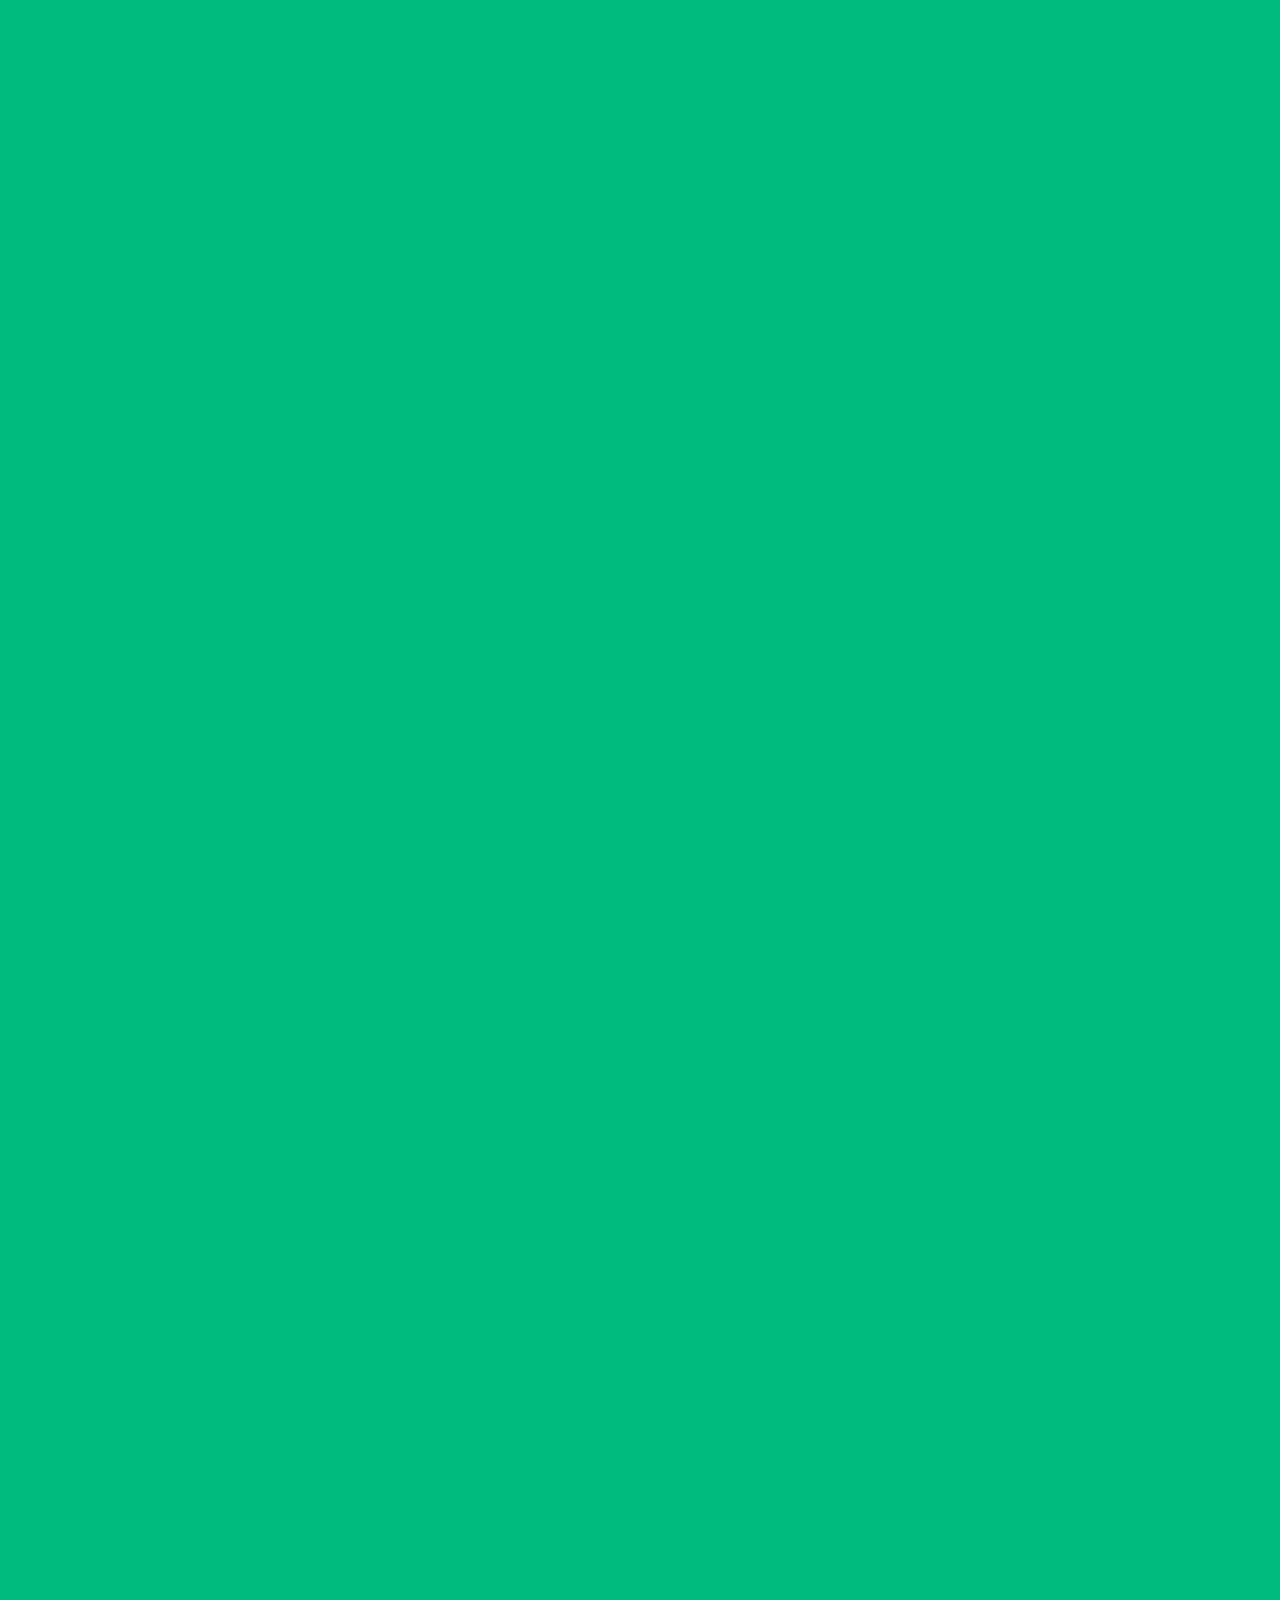
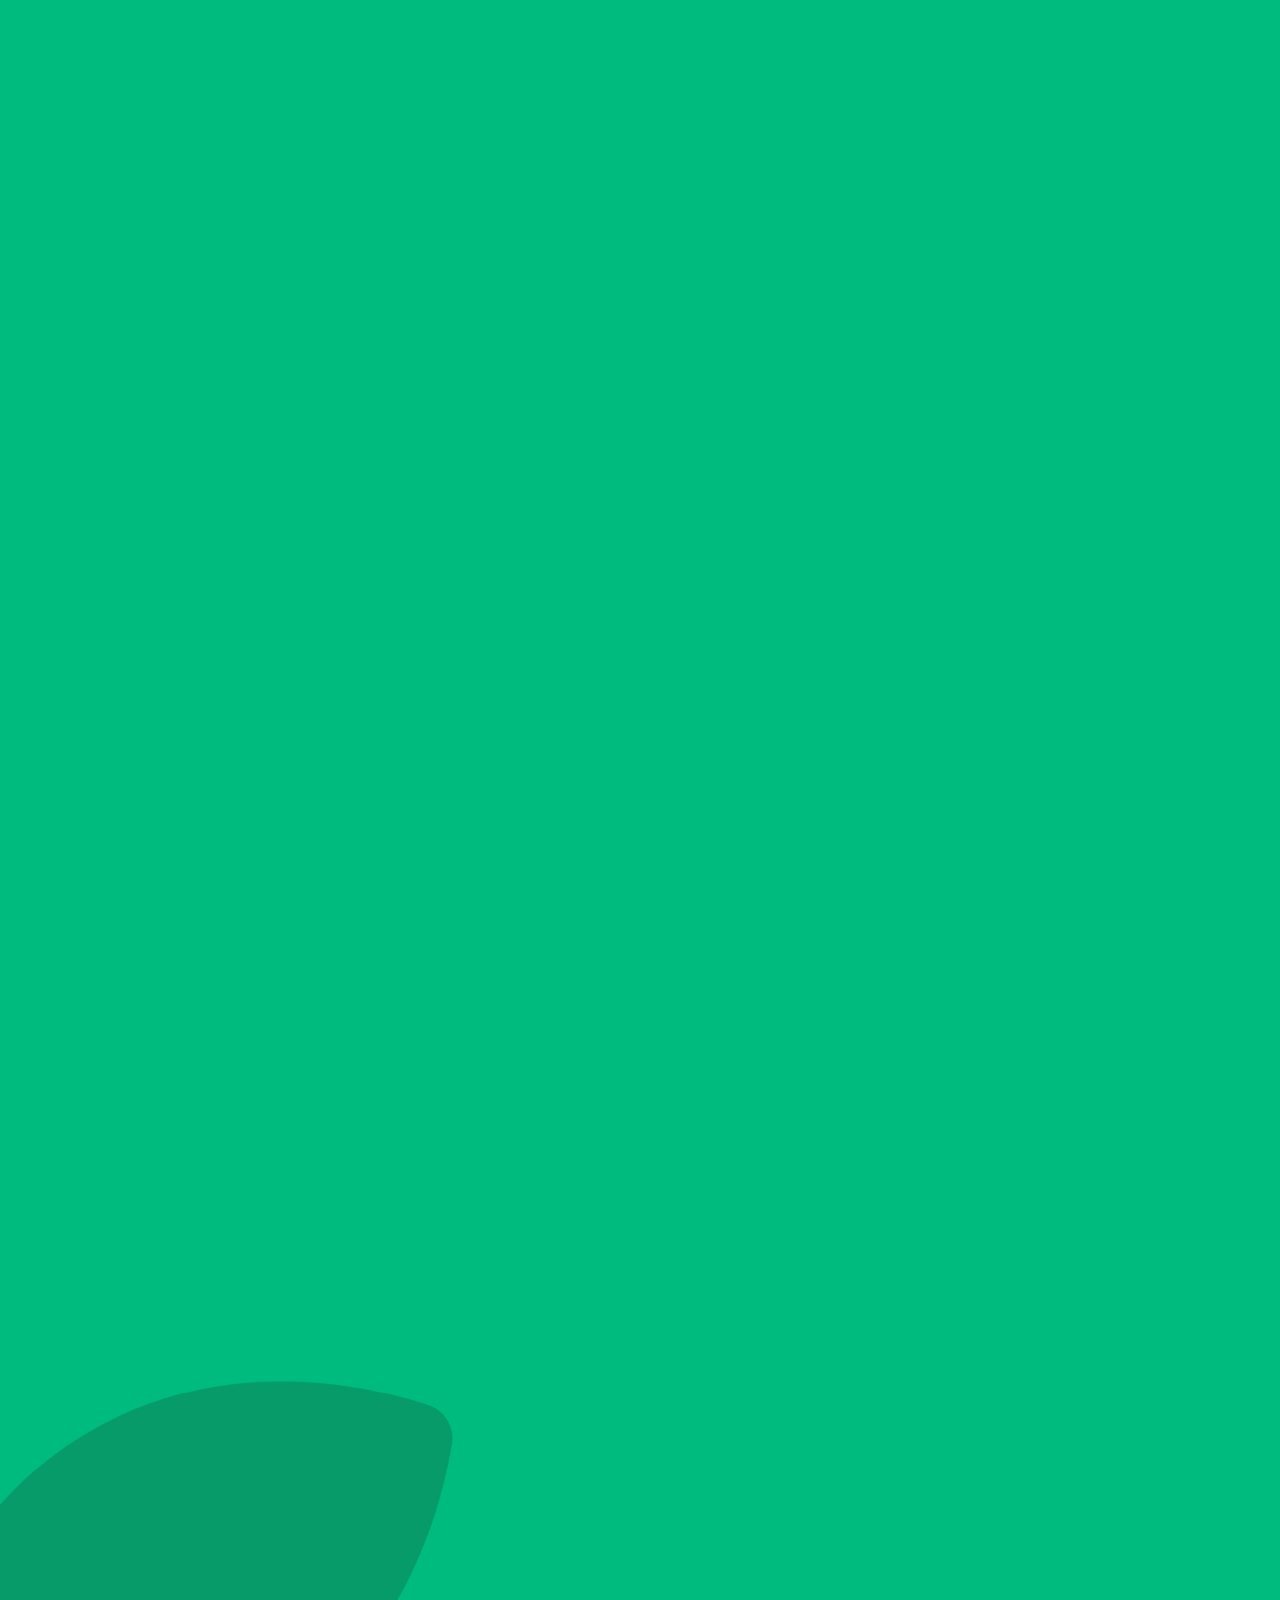
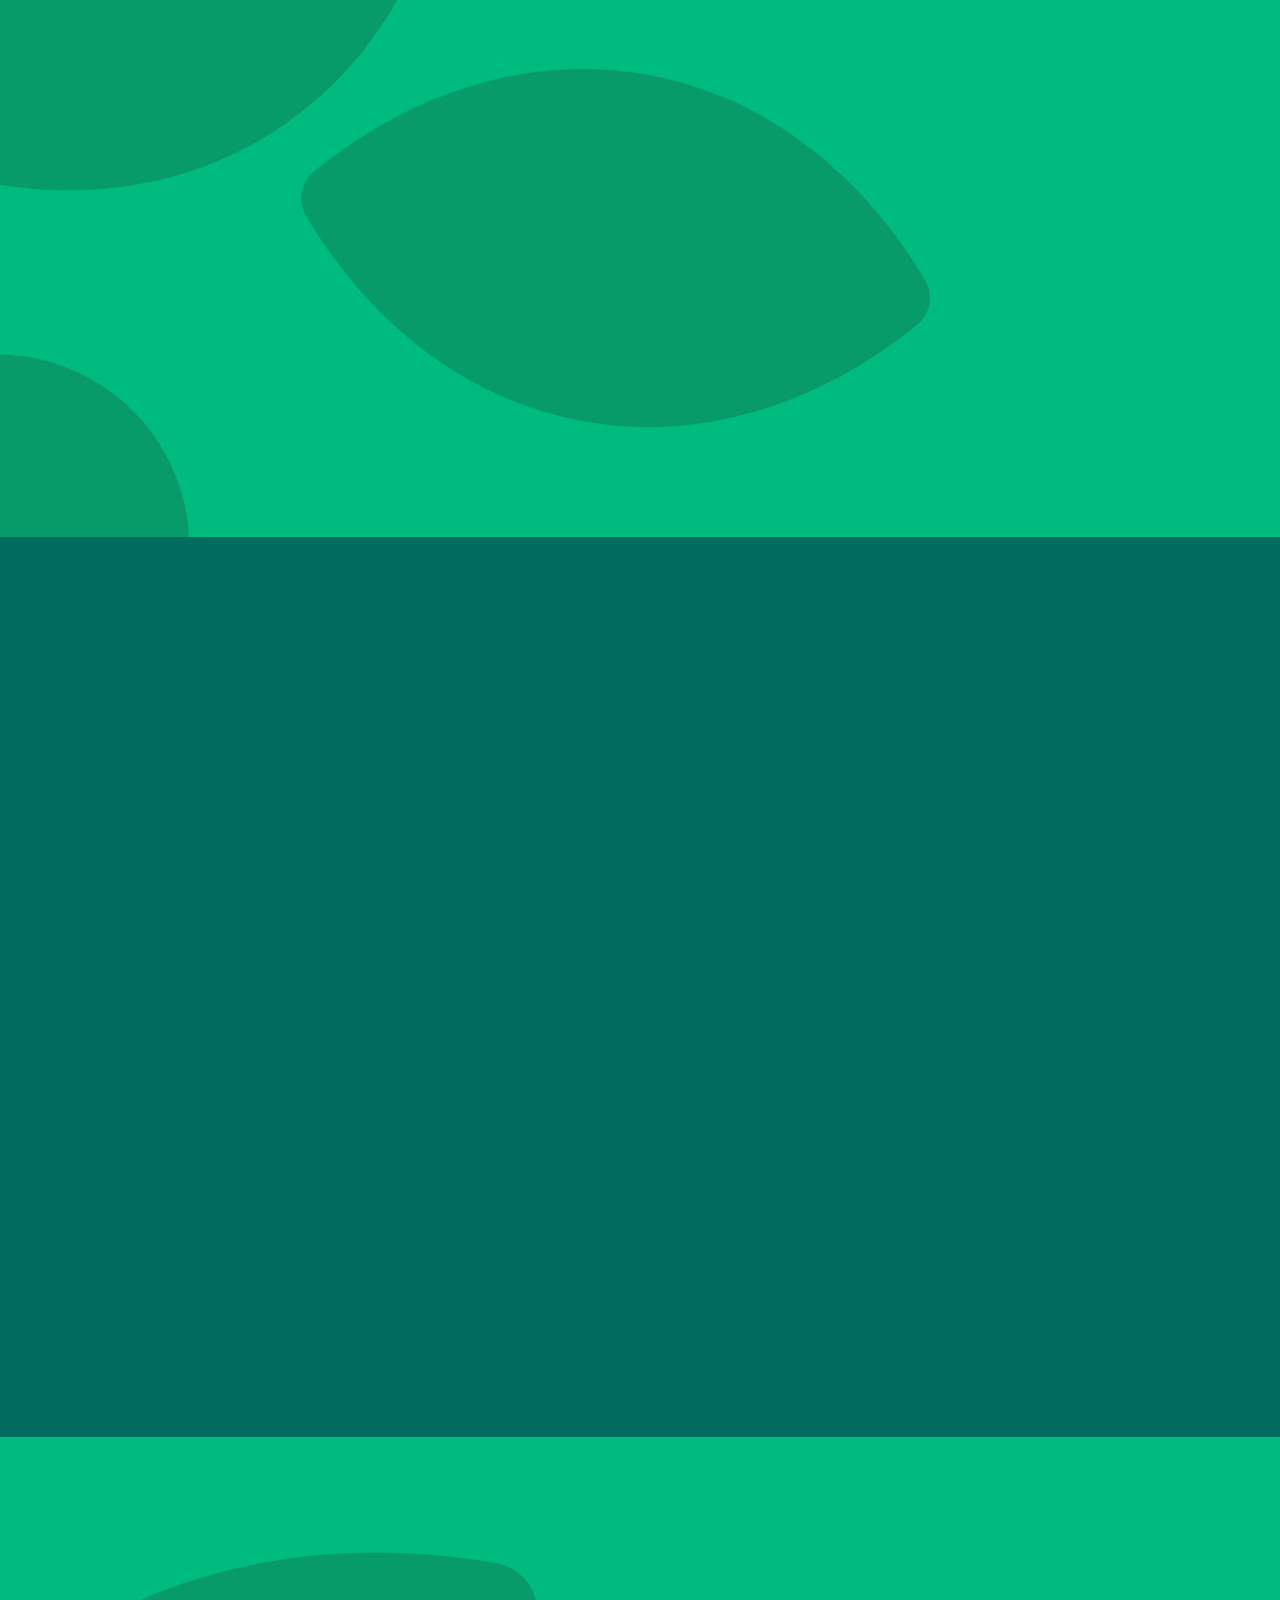
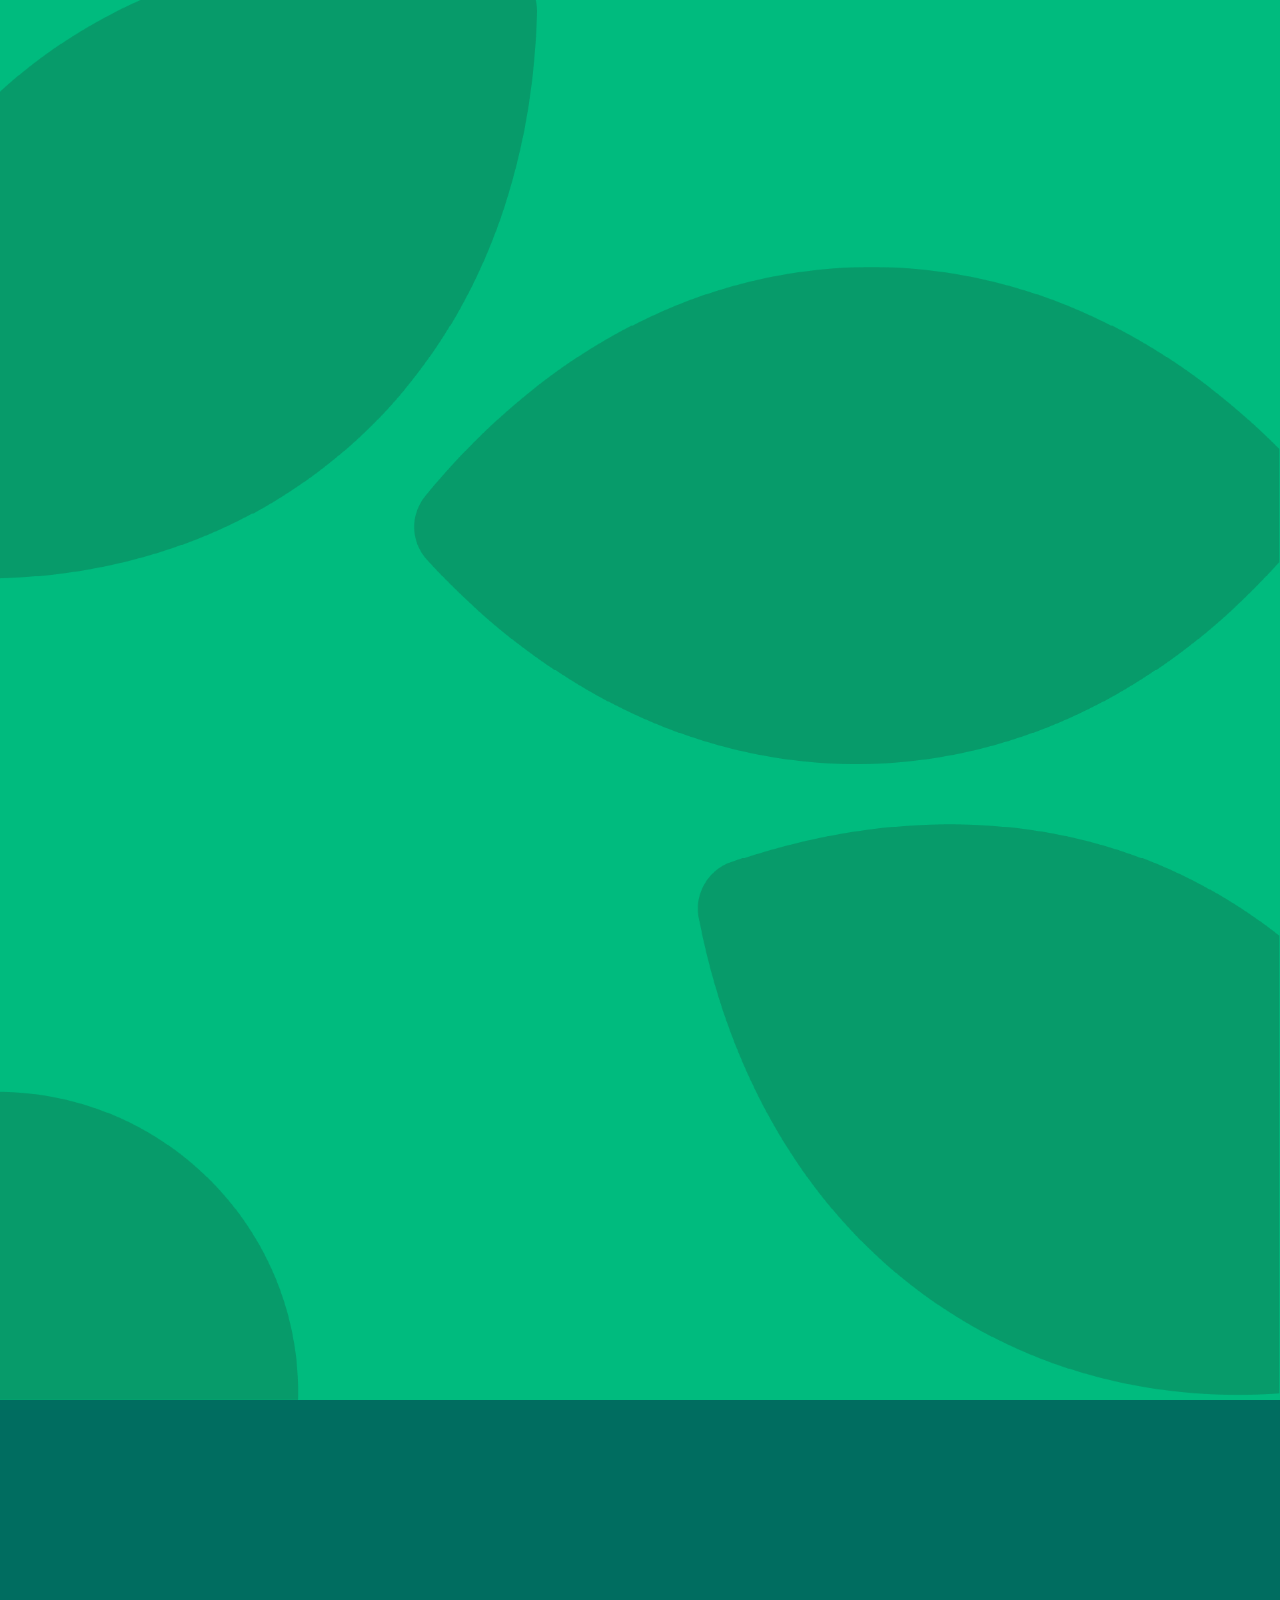
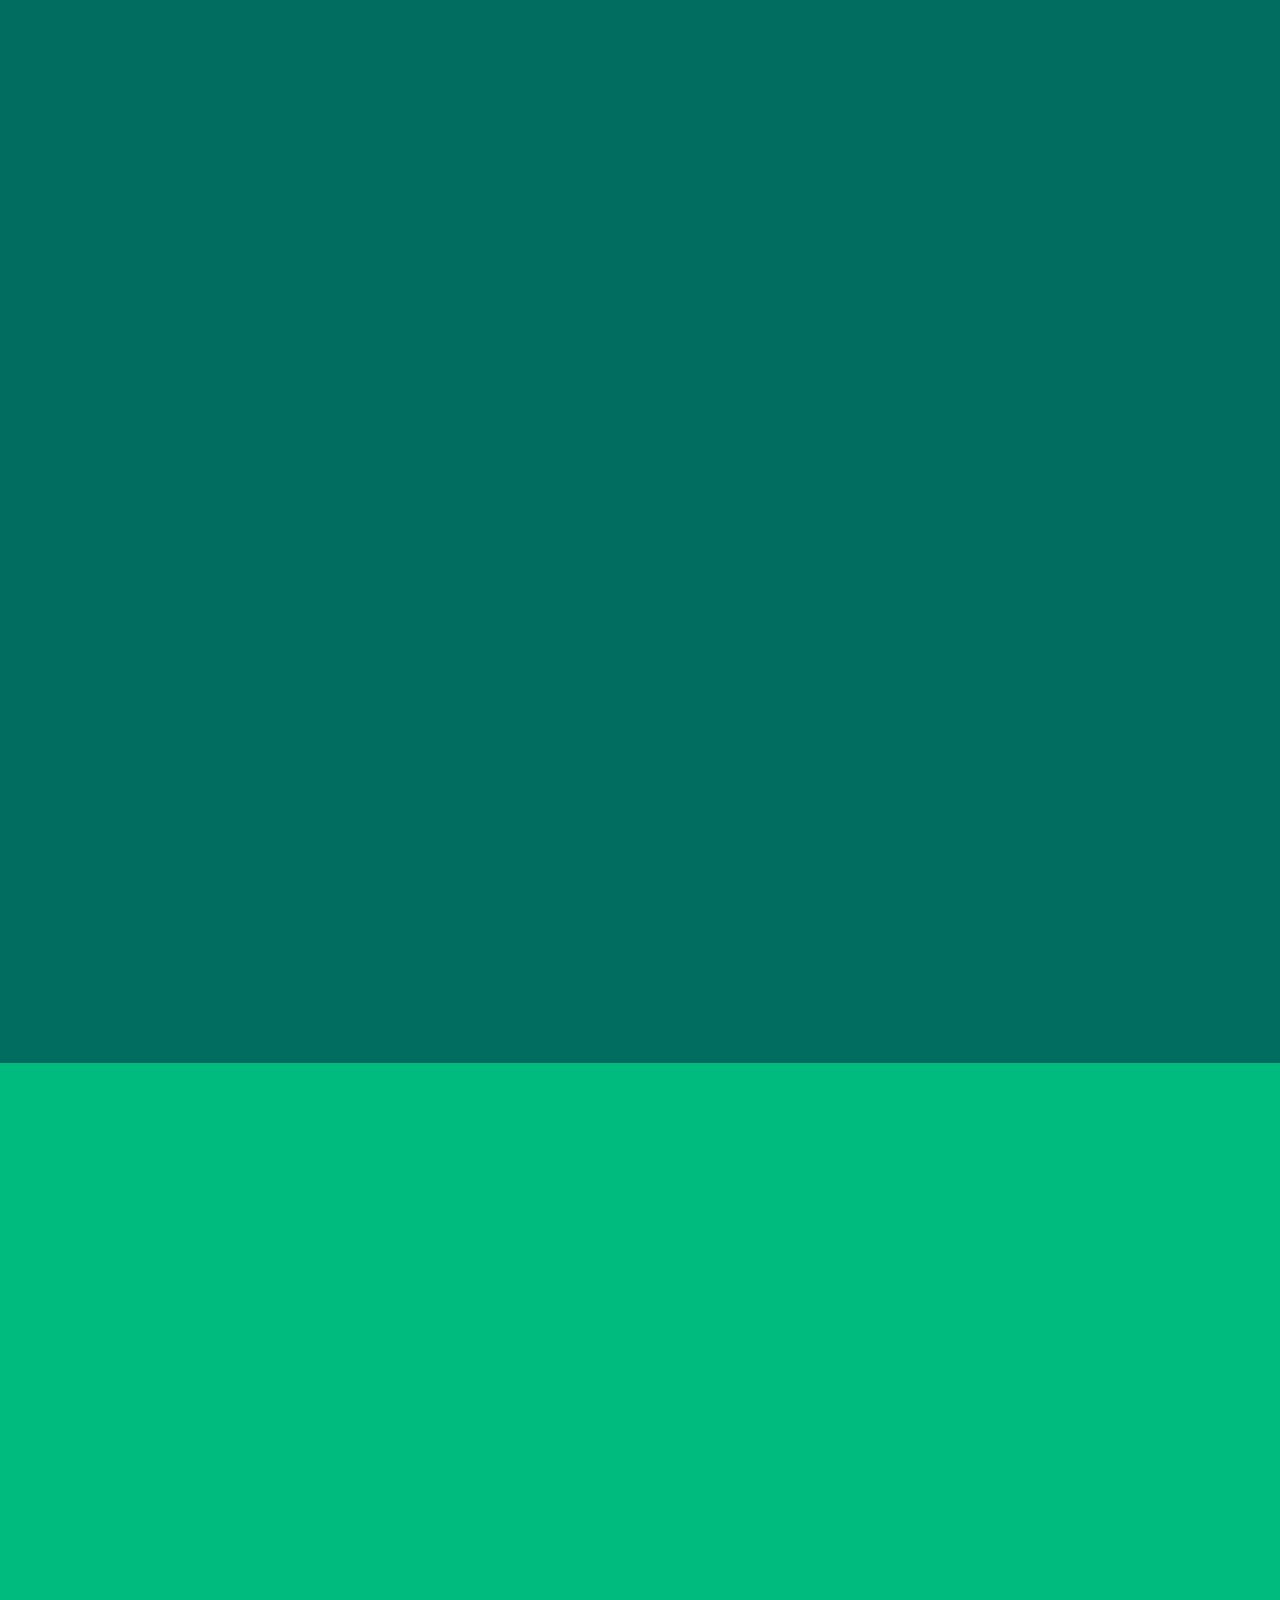
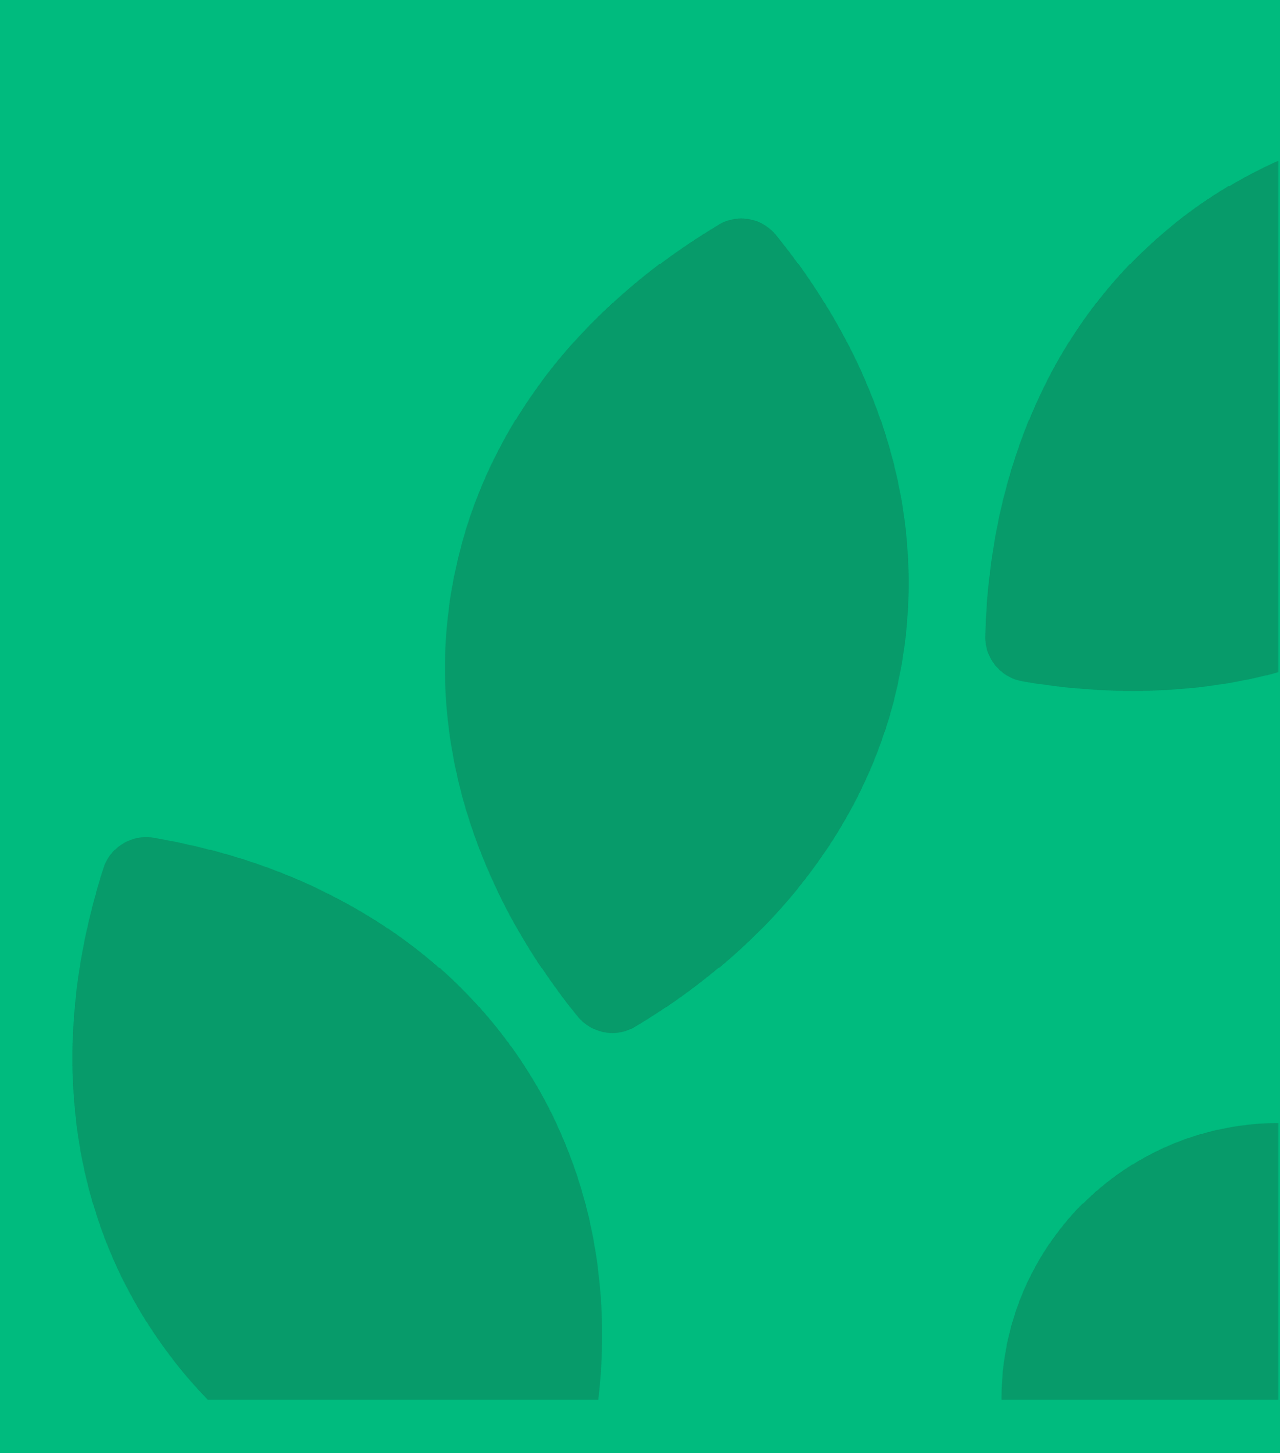
==== landing-video.html @ 58d66478 "feat: Reorganização dos layouts - landing.html como principal e landing-video.html como alternativa " ====
<!doctype html>
<html lang="pt-br">

<head>
    <meta charset="utf-8">
    <meta name="viewport" content="width=device-width, initial-scale=1">

    <!-- Performance: DNS Prefetch e Preconnect para CDNs -->
    <link rel="preconnect" href="https://cdn.jsdelivr.net" crossorigin>
    <link rel="preconnect" href="https://ajax.googleapis.com" crossorigin>
    <link rel="dns-prefetch" href="https://cdn.jsdelivr.net">
    <link rel="dns-prefetch" href="https://ajax.googleapis.com">

    <!-- Performance: Preload de Fontes Críticas -->
    <link rel="preload" as="font" type="font/woff2" href="assets/fontes/RaptorTextPremium-SemiBold.woff2" crossorigin>
    <link rel="preload" as="font" type="font/woff2" href="assets/fontes/RaptorTextPremium-Regular.woff2" crossorigin>
    <link rel="preload" as="font" type="font/woff2" href="assets/fontes/RaptorTextPremium-Medium.woff2" crossorigin>

    <!-- Performance: Preload de Vídeo (baseado no dispositivo) -->
    <link rel="preload" as="video" href="assets/video/desk-720.mp4" media="(min-width: 992px)">
    <link rel="preload" as="video" href="assets/video/mobile-720.mp4" media="(max-width: 991px)">

    <link href="https://cdn.jsdelivr.net/npm/bootstrap@5.3.0-alpha1/dist/css/bootstrap.min.css" rel="stylesheet"
        integrity="sha384-GLhlTQ8iRABdZLl6O3oVMWSktQOp6b7In1Zl3/Jr59b6EGGoI1aFkw7cmDA6j6gD" crossorigin="anonymous">
    <!-- AOS - Animate On Scroll -->
    <link href="https://unpkg.com/aos@2.3.1/dist/aos.css" rel="stylesheet">
    <link type="text/css" rel="stylesheet" href="assets/css/custom.css">
    <link type="text/css" rel="stylesheet" href="assets/css/responsive.css">

    <!-- CSS para Video Background -->
    <style>
        /* Garante altura 100vh para o banner com fallback de imagem */
        #inicio {
            height: 100vh !important;
            min-height: 100vh !important;
            max-height: 100vh !important;
            position: relative;
            display: flex;
            flex-direction: column;
            /* Imagem de fallback desktop - igual ao landing.html */
            background-image: url('assets/images/2x/img-banner.jpg');
            background-size: cover;
            background-position: center top;
            background-repeat: no-repeat;
        }

        /* Video Background - Desktop e Mobile */
        #inicio .video-background {
            position: absolute;
            top: 0;
            left: 0;
            width: 100%;
            height: 100%;
            object-fit: cover;
            object-position: center top;
            z-index: 0;
            pointer-events: none;
            opacity: 0;
            transition: opacity 0.3s ease;
        }

        /* Quando o vídeo carrega, mostra o vídeo sobre a imagem */
        #inicio.video-loaded .video-background {
            opacity: 1;
        }

        /* Garante que o conteúdo fique sobre o vídeo */
        #inicio .navbar {
            position: relative;
            z-index: 100;
            flex-shrink: 0;
        }

        /* Ajusta o banner-content para não ultrapassar 100vh */
        #inicio .banner-content {
            position: absolute !important;
            bottom: 0 !important;
            left: 0 !important;
            right: 0 !important;
            z-index: 2 !important;
            min-height: auto !important;
            height: auto !important;
            padding-bottom: 12rem !important;
            display: flex !important;
            align-items: flex-end !important;
        }

        /* Mantém o pseudo-elemento com o grafismo sobre o vídeo */
        #inicio::before {
            z-index: 1;
        }

        /* Ajustes específicos para mobile */
        @media (max-width: 991px) {
            #inicio {
                height: 100vh !important;
                min-height: 100vh !important;
                max-height: 100vh !important;
                /* Imagem de fallback mobile - igual ao landing.html */
                background-image: url('assets/images/2x/bg-banner-mobile.jpg');
                background-size: cover;
                background-position: center top;
            }
            
            #inicio .video-background {
                object-position: center center;
            }

            #inicio .banner-content {
                padding-bottom: 8rem !important;
            }

            /* Posiciona o navbar-toggler corretamente no mobile */
            #inicio .navbar-toggler {
                position: absolute;
                top: 22.9rem;
                right: 5rem;
            }

            /* Quando o menu está aberto, esconde o banner-content */
            body:has(.navbar-toggler[aria-expanded="true"]) #inicio .banner-content {
                display: none !important;
            }
        }
    </style>

    <!-- SEO Meta Tags -->
    <title>Região do Cerrado Mineiro - Um Futuro Regenerativo Para o Café</title>
    <meta name="title" content="Região do Cerrado Mineiro - Um Futuro Regenerativo Para o Café" />
    <meta name="description"
        content="Ressignificar o Produzir, o Inovar e o Viver, Liderando um Futuro Regenerativo. A Região do Cerrado Mineiro é a primeira origem de café do mundo a adotar a regeneração como visão de desenvolvimento." />
    <meta name="keywords"
        content="Cerrado Mineiro, café, agricultura regenerativa, denominação de origem, café brasileiro, sustentabilidade, inovação" />
    <meta name="author" content="Região do Cerrado Mineiro" />
    <meta name="copyright" content="© 2026 Região do Cerrado Mineiro - Todos direitos reservados." />

    <!-- Open Graph / Facebook -->
    <meta property="og:type" content="website" />
    <meta property="og:url" content="https://regiaocerradomineiro.com.br/" />
    <meta property="og:title" content="Região do Cerrado Mineiro - Um Futuro Regenerativo Para o Café" />
    <meta property="og:description"
        content="Ressignificar o Produzir, o Inovar e o Viver, Liderando um Futuro Regenerativo. A primeira origem de café do mundo a adotar a regeneração como visão de desenvolvimento." />
    <meta property="og:image" content="https://regiaocerradomineiro.com.br/assets/images/2x/og-image.jpg" />
    <meta property="og:image:width" content="1200" />
    <meta property="og:image:height" content="630" />

    <!-- Twitter -->
    <meta name="twitter:card" content="summary_large_image" />
    <meta name="twitter:url" content="https://regiaocerradomineiro.com.br/" />
    <meta name="twitter:title" content="Região do Cerrado Mineiro - Um Futuro Regenerativo Para o Café" />
    <meta name="twitter:description"
        content="Ressignificar o Produzir, o Inovar e o Viver, Liderando um Futuro Regenerativo." />
    <meta name="twitter:image" content="https://regiaocerradomineiro.com.br/assets/images/2x/og-image.jpg" />

    <!-- Favicon -->
    <link rel="icon" type="image/png" href="assets/favicon/favicon-96x96.png" sizes="96x96" />
    <link rel="icon" type="image/svg+xml" href="assets/favicon/favicon.svg" />
    <link rel="shortcut icon" href="assets/favicon/favicon.ico" />
    <link rel="apple-touch-icon" sizes="180x180" href="assets/favicon/apple-touch-icon.png" />
    <meta name="apple-mobile-web-app-title" content="Cerrado Minieiro" />
    <link rel="manifest" href="assets/favicon/site.webmanifest" />

</head>

<body>


    <section id="inicio">
        <!-- Video Background -->
        <video id="videoBanner" class="video-background" autoplay muted loop playsinline poster="assets/images/2x/img-banner.jpg">
            <source src="assets/video/desk-720.mp4" type="video/mp4" media="(min-width: 992px)">
            <source src="assets/video/mobile-720.mp4" type="video/mp4" media="(max-width: 991px)">
            Seu navegador não suporta vídeos HTML5.
        </video>
        
        <nav class="navbar navbar-expand-lg">
            <div class="container">
                <a class="navbar-brand" href="#" data-aos="fade-up" data-aos-anchor="#inicio" data-aos-delay="0">
                    <img src="assets/images/SVG/logotipo-cerrado-mineiro.svg" alt="Cerrado Mineiro" class="logotipo">
                </a>
                <button class="navbar-toggler" type="button" data-bs-toggle="collapse" data-bs-target="#navbarNav"
                    aria-controls="navbarNav" aria-expanded="false" aria-label="Toggle navigation">
                    <span class="navbar-toggler-icon"></span>
                </button>
                <div class="collapse navbar-collapse justify-content-end" id="navbarNav">
                    <ul class="navbar-nav">
                        <li class="nav-item" data-aos="fade-up" data-aos-anchor="#inicio" data-aos-delay="100">
                            <a class="nav-link menu-principal" href="#a-jornada">A Jornada</a>
                        </li>
                        <li class="nav-item" data-aos="fade-up" data-aos-anchor="#inicio" data-aos-delay="200">
                            <a class="nav-link menu-principal" href="#proposito">O Propósito</a>
                        </li>
                        <li class="nav-item" data-aos="fade-up" data-aos-anchor="#inicio" data-aos-delay="300">
                            <a class="nav-link menu-principal" href="#denominacao-origem">D.O. Cerrado Mineiro</a>
                        </li>
                        <li class="nav-item" data-aos="fade-up" data-aos-anchor="#inicio" data-aos-delay="400">
                            <a class="nav-link menu-principal" href="#rebranding">Rebranding</a>
                        </li>
                        <li class="nav-item" data-aos="fade-up" data-aos-anchor="#inicio" data-aos-delay="500">
                            <a class="nav-link menu-principal" href="#faq">FAQ's</a>
                        </li>
                    </ul>
                </div>
            </div>
        </nav>

        <div class="container banner-content">
            <div class="row">
                <div class="col-12 text-lg-end">
                    <img src="assets/images/SVG/headline.svg" class="headline" alt="Um Futuro Regenerativo Para o Café."
                        data-aos="fade-up" data-aos-anchor="#inicio" data-aos-delay="600">
                    <a href="#a-jornada"><img src="assets/images/SVG/rolar.svg" alt="Rolar" class="rolar"
                            data-aos="fade-up" data-aos-anchor="#inicio" data-aos-delay="700"></a>
                </div>
            </div>
        </div>
    </section>
    <span id="a-jornada"></span>
    <section class="spacer-sessao min-vh-section">
        <div class="container">
            <div class="row">
                <div class="col-lg-4">
                    <h1 data-aos="fade-up" data-aos-anchor="#a-jornada" data-aos-delay="0">A Jornada</h1>
                </div>
                <div class="col-lg-8 texto-jornada">
                    <span class="d-none d-lg-block">

                        <h5 data-aos="fade-up" data-aos-anchor="#a-jornada" data-aos-delay="100">Um legado construído
                            com atitude.</h5>
                        <p data-aos="fade-up" data-aos-anchor="#a-jornada" data-aos-delay="200">Na Região do Cerrado
                            Mineiro, sempre fomos pioneiros. Nosso espírito de inovação <br>
                            e empreendedorismo posicionou a origem e nos trouxe o reconhecimento. Cada passo <br>
                            dado e cada conquista refletem a atitude e o comprometimento da nossa gente.<br><br>
                            Fomos os primeiros a criar uma identidade coletiva para o café brasileiro. Os primeiros<br>
                            a conquistar a Denominação de Origem para cafés. A primeira Região a implementar<br>
                            um Controle de Origem e Qualidade. Os primeiros a ter um produtor com<br>
                            certificação regenerativa no mundo.<br><br>
                            É este o legado que inspira, fortalece nossa identidade e nos legitima.</p>

                        <h5 data-aos="fade-up" data-aos-anchor="#a-jornada" data-aos-delay="300">De origem a um
                            movimento sem fronteiras.</h5>
                        <p data-aos="fade-up" data-aos-anchor="#a-jornada" data-aos-delay="400">Mais do que uma origem
                            em uma era de transformação, estamos em uma jornada <br>
                            de evolução para um ecossistema colaborativo, onde autenticidade, inovação e <br>
                            regeneração se unem em um movimento sem fronteiras, projetando nossa região <br>
                            como impulsionadora de transformação. Um laboratório vivo, onde <br>
                            meio ambiente, as pessoas e os negócios prosperam em harmonia.
                        </p>

                        <h5 data-aos="fade-up" data-aos-anchor="#a-jornada" data-aos-delay="500">De produto á visão de
                            mundo.</h5>
                        <p data-aos="fade-up" data-aos-anchor="#a-jornada" data-aos-delay="600">Nossa estratégia avança
                            em uma direção clara: ampliar uma identidade ja reconhecida <br>
                            pela qualidade do produto para uma identidade que integra visão de mundo, projetos <br>
                            conectados e geração de impacto real para o território. <br>
                            Uma marca territorial não apenas promove produtos. Ela educa, engaja e inspira <br>
                            mudanças reais, gerando valor compartilhado para todo o ecossistema do território.</p>

                    </span>

                    <span class="d-block d-lg-none">

                        <h5 data-aos="fade-up" data-aos-anchor="#a-jornada" data-aos-delay="100">Um legado
                            construído<br>com atitude.</h5>
                        <p data-aos="fade-up" data-aos-anchor="#a-jornada" data-aos-delay="200">Na Região do Cerrado
                            Mineiro, sempre<br>
                            fomos pioneiros. Nosso espírito de inovação<br>
                            e empreendedorismo posicionou a origem<br>
                            e nos trouxe o reconhecimento. Cada passo<br>
                            dado e cada conquista refletem a atitude<br>
                            e o comprometimento da nossa gente.<br> <br>
                            Fomos os primeiros a criar uma identidade<br>
                            coletiva para o café brasileiro. Os primeiros<br>
                            a conquistar a Denominação de Origem para<br>
                            cafés. A primeira Região a implementar<br>
                            um Controle de Origem e Qualidade. Os<br>
                            primeiros a ter um produtor com<br>
                            certificação regenerativa no mundo.<br> <br>
                            É este o legado que inspira, fortalece<br>
                            nossa identidade e nos legitima.</p>

                        <h5 data-aos="fade-up" data-aos-anchor="#a-jornada" data-aos-delay="300">De origem a um
                            movimento<br>sem fronteiras.</h5>
                        <p data-aos="fade-up" data-aos-anchor="#a-jornada" data-aos-delay="400">Mais do que uma origem
                            em uma era de<br>
                            transformação, estamos em uma jornada<br>
                            de evolução para um ecossistema colaborativo,<br>
                            onde autenticidade, inovação e regeneração<br>
                            se unem em um movimento sem fronteiras,<br>
                            projetando nossa região como impulsionadora<br>
                            de transformação. Um laboratório vivo, onde<br>
                            meio ambiente, as pessoas e os negócios<br>
                            prosperam em harmonia.</p>

                        <h5 data-aos="fade-up" data-aos-anchor="#a-jornada" data-aos-delay="500">De produto á<br>visão
                            de mundo.</h5>
                        <p data-aos="fade-up" data-aos-anchor="#a-jornada" data-aos-delay="600">Nossa estratégia avança
                            em uma direção<br>
                            clara: ampliar uma identidade ja reconhecida<br>
                            pela qualidade do produto para uma identidade<br>
                            que integra visão de mundo, projetos conectados<br>
                            e geração de impacto real para o território.<br> <br>
                            Uma marca territorial não apenas promove<br>
                            produtos. Ela educa, engaja e inspira<br>
                            mudanças reais, gerando valor compartilhado<br>
                            para todo o ecossistema do território.</p>

                    </span>

                    <ul class="lista-textos-box" data-aos="fade-up" data-aos-anchor="#a-jornada" data-aos-delay="700">
                        <li class="textos-box">- Empreendedorismo cooperativo e governança de território</li>
                        <li class="textos-box">- Cafeicultura de vanguarda e origem controlada</li>
                        <li class="textos-box">- Inovação tecnológica e pesquisa aplicada</li>
                        <li class="textos-box">- Cultura de região e turismo de experiência</li>
                        <li class="textos-box">- Educação e formação de futuras gerações</li>
                        <li class="textos-box">- Bem-estar e prosperidade como valores emergentes</li>
                    </ul>

                </div>
            </div>
        </div>
    </section>
    <span id="video"></span>
    <section>
        <div class="container video-section">
            <div class="row">
                <div class="col-12">
                    <div class="video-container" id="videoContainer" data-aos="fade-up" data-aos-anchor="#video"
                        data-aos-delay="0">
                        <img src="assets/images/2x/placeholder-video@2x-80.jpg" alt="Vídeo" class="video-placeholder"
                            id="videoPlaceholder" loading="lazy">
                        <img src="assets/images/SVG/play.svg" alt="Play" class="bt-play" id="playButton" loading="lazy">
                    </div>
                </div>
            </div>
        </div>
    </section>

    <span id="proposito"></span>
    <section id="sessao-proposito" class="min-vh-desktop">
        <div class="container spacer-sessao">
            <div class="row">
                <div class="col-12">
                    <h1 data-aos="fade-up" data-aos-anchor="#proposito" data-aos-delay="0">O Propósito</h1>
                </div>
                <div class="col-12">
                    <span class="d-none d-lg-block">
                        <h2 data-aos="fade-up" data-aos-anchor="#proposito" data-aos-delay="100">'Ressignificar o
                            Produzir, o Inovar e o Viver, <br>
                            Liderando um Futuro Regenerativo'</h2>
                    </span>
                    <span class="d-block d-lg-none">
                        <h2 data-aos="fade-up" data-aos-anchor="#proposito" data-aos-delay="100">'Ressignificar o
                            Produzir,<br>
                            o Inovar e o Viver, Liderando<br>
                            um Futuro Regenerativo'</h2>
                    </span>
                </div>
                <div class="col-lg-8 offset-lg-4">
                    <span class="d-none d-lg-block">
                        <p data-aos="fade-up" data-aos-anchor="#proposito" data-aos-delay="200">Este é nosso propósito.
                            Não apenas uma declaração de intenção, mas o <br>
                            compromisso de uma região que decide que a sua origem é apenas o começo. <br> <br>
                            Estamos construindo um futuro, onde nossa origem é o alicerce deste <br>
                            movimento transformador, que transcende a produção e ambiciona consolidar <br>
                            esta visão a partir da Região do Cerrado Mineiro, inspirando e conectando <br>
                            comunidades e futuras gerações.</p>
                    </span>
                    <span class="d-block d-lg-none">
                        <p data-aos="fade-up" data-aos-anchor="#proposito" data-aos-delay="200">Este é nosso propósito.
                            Não apenas uma<br>
                            declaração de intenção, mas o compromisso<br>
                            de uma região que decide que a sua origem<br>
                            é apenas o começo.<br><br>
                            Estamos construindo um futuro, onde<br>
                            nossa origem é o alicerce deste movimento<br>
                            transformador, que transcende a produção<br>
                            e ambiciona consolidar esta visão a partirda<br>
                            Região do Cerrado Mineiro, inspirando e<br>
                            conectando comunidades e futuras gerações.</p>
                    </span>

                </div>
            </div>
        </div>
    </section>
    <span id="principios"></span>
    <section id="sessao-principios" class="min-vh-section">
        <div class="container spacer-sessao">
            <div class="row">
                <div class="col-12">
                    <span class="d-none d-lg-block">
                        <h1 data-aos="fade-up" data-aos-anchor="#principios" data-aos-delay="0">Três Princípios. Um
                            Movimento.</h1>
                    </span>
                    <span class="d-block d-lg-none">
                        <h1 data-aos="fade-up" data-aos-anchor="#principios" data-aos-delay="0">Três Princípios.<br>Um
                            Movimento.</h1>
                    </span>
                </div>
            </div>

            <div class="row g-0" id="cards-proposito">
                <div class="col-12 col-lg-4">
                    <div class="card-proposito" data-aos="fade-up" data-aos-anchor="#principios" data-aos-delay="100">
                        <h5>1. <br>Transcender<br>Fronteiras</h5>
                        <p class="textos-box">A RCM não exporta apenas café.<br>
                            Exporta um modelo. Um modo de<br>
                            pensar e agir. Laboratório vivo que<br>
                            integra empreendedorismo, inovação e<br>
                            regeneração, a região projeta-se como<br>
                            referência global, não apenas de origem,<br>
                            mas de visão estratégica para o agro<br>
                            e para a cafeicultura mundial.</p>
                    </div>
                </div>
                <div class="col-12 col-lg-4">
                    <div class="card-proposito" data-aos="fade-up" data-aos-anchor="#principios" data-aos-delay="200">
                        <h5>2. <br>Autenticidade e<br>Cultura de Região</h5>
                        <p class="textos-box">Com 4.500 produtores em<br>
                            55 municípios, a RCM é uma comunidade.<br>
                            A nova marca territorial aprofunda o senso<br>
                            de pertencimento e identidade,<br>
                            conectando gerações, fortalecendo<br>
                            cooperativas e consolidando uma cultura<br>
                            de origem controlada que agrega valor<br>
                            em toda a cadeia, do campo à xícara,<br>
                            da fazenda ao investidor.</p>
                    </div>
                </div>
                <div class="col-12 col-lg-4">
                    <div class="card-proposito" data-aos="fade-up" data-aos-anchor="#principios" data-aos-delay="300">
                        <h5>3. <br>Visão<br>Regenerativa</h5>
                        <p class="textos-box">Mais do que preservar, regenerar é<br>
                            transformar. A RCM já é a região com<br>
                            a maior área de cafeicultura regenerativa<br>
                            certificada do Brasil. Agora institucionaliza<br>
                            essa vanguarda como pilar estratégico e<br>
                            diferenciador de marca posicionando-se<br>
                            como a primeira origem de café do<br>
                            mundo a adotar a regeneração como<br>
                            visão de desenvolvimento dos negócios<br>
                            e do território, não apenas como<br>
                            técnica agrícola.</p>
                    </div>
                </div>

            </div>

        </div>
    </section>

    <span id="denominacao-origem"></span>
    <section id="sessao-denominacao-origem" class="min-vh-section">
        <div class="container spacer-sessao">
            <div class="row">
                <div class="col-4 col-lg-12">
                    <img src="assets/images/SVG/do-cerado.svg" alt="Denominação de Origem Cerrado Mineiro"
                        class="logo-do" loading="lazy" data-aos="fade-up" data-aos-anchor="#denominacao-origem"
                        data-aos-delay="0">
                </div>

                <div class="col-6 offset-2 text-center d-block d-lg-none">
                    <img src="assets/images/SVG/mapa-cerrado.svg" alt="Mapa Cerrado Mineiro" class="mapa" loading="lazy"
                        data-aos="fade-up" data-aos-anchor="#denominacao-origem" data-aos-delay="100">
                </div>

                <div class="col-12">
                    <span class="d-none d-lg-block">
                        <h1 data-aos="fade-up" data-aos-anchor="#denominacao-origem" data-aos-delay="100">A D.O. Cerrado
                            Mineiro Protege a Origem.<br>
                            O Movimento Região do Cerrado Mineiro Projeta o Futuro.</h1>
                    </span>
                    <span class="d-block d-lg-none">
                        <h1 data-aos="fade-up" data-aos-anchor="#denominacao-origem" data-aos-delay="200">A D.O. Cerrado
                            Mineiro<br>
                            Protege a Origem.<br>
                            O Movimento Região<br>
                            do Cerrado Mineiro<br>
                            Projeta o Futuro.</h1>
                    </span>
                </div>
            </div>
            <div class="row">
                <div class="col-12 col-lg-8">
                    <span class="d-none d-lg-block">
                        <p class="textos-box" data-aos="fade-up" data-aos-anchor="#denominacao-origem"
                            data-aos-delay="200">A Denominação de Origem Cerrado Mineiro personifica um café
                            autêntico,<br>
                            rastreável e conectado a ideias regenerativas, voltado para mercados e<br>
                            consumidores conscientes que buscam impacto real.</p>
                        <p class="textos-box" data-aos="fade-up" data-aos-anchor="#denominacao-origem"
                            data-aos-delay="300">Com o reposicionamento da marca territorial, a Denominação de Origem
                            ganha<br>
                            um novo contexto: ela passa a ser o alicerce de um movimento maior, que vai<br>
                            da certificação à regeneração, da rastreabilidade à visão de mundo.<br>
                            A origem que impacta e define o futuro.</p>
                    </span>
                    <span class="d-block d-lg-none">
                        <p class="textos-box" data-aos="fade-up" data-aos-anchor="#denominacao-origem"
                            data-aos-delay="300">A Denominação de Origem Cerrado Mineiro<br>
                            personifica um café autêntico, rastreável e<br>
                            conectado a ideias regenerativas, voltado<br>
                            para mercados e consumidores conscientes<br>
                            que buscam impacto real.</p>
                        <p class="textos-box">&nbsp;</p>
                        <p class="textos-box" data-aos="fade-up" data-aos-anchor="#denominacao-origem"
                            data-aos-delay="400">Com o reposicionamento da marca<br>
                            territorial, a Denominação de Origem ganha<br>
                            um novo contexto: ela passa a ser o alicerce<br>
                            de um movimento maior, que vai da certificação<br>
                            à regeneração, da rastreabilidade à visão de<br>
                            mundo. A origem que impacta e define o futuro.</p>
                    </span>
                </div>

                <div class="col-4 text-center d-none d-lg-block">
                    <img src="assets/images/SVG/mapa-cerrado.svg" alt="Mapa Cerrado Mineiro" class="mapa" loading="lazy"
                        data-aos="fade-up" data-aos-anchor="#denominacao-origem" data-aos-delay="400">

                </div>

                <div class="row g-0" id="mini-cards-info">
                    <div class="col-6 col-lg-3">
                        <div class="mini-card-info" data-aos="fade-up" data-aos-anchor="#denominacao-origem"
                            data-aos-delay="500">
                            <h4>4.500</h4>
                            <p class="textos-box">produtores em 55 municípios</p>
                        </div>
                    </div>
                    <div class="col-6 col-lg-3">
                        <div class="mini-card-info" data-aos="fade-up" data-aos-anchor="#denominacao-origem"
                            data-aos-delay="600">
                            <h4>6 milhões</h4>
                            <p class="textos-box">sacas produzidas por ano</p>
                        </div>
                    </div>
                    <div class="col-6 col-lg-3">
                        <div class="mini-card-info" data-aos="fade-up" data-aos-anchor="#denominacao-origem"
                            data-aos-delay="700">
                            <h4>255 mil ha</h4>
                            <p class="textos-box">12,7% da produção brasileira</p>
                        </div>
                    </div>
                    <div class="col-6 col-lg-3">
                        <div class="mini-card-info" data-aos="fade-up" data-aos-anchor="#denominacao-origem"
                            data-aos-delay="800">
                            <h4>+30 países</h4>
                            <p class="textos-box">exportação de cafés,<br>
                                em todos os continentes</p>
                        </div>
                    </div>
                </div>

                <div class="row g-0">
                    <div class="col-12">
                        <div class="box-verde-info" data-aos="fade-up" data-aos-anchor="#denominacao-origem"
                            data-aos-delay="900">
                            <span class="d-none d-lg-block">
                                <p class="corpo">- 1ª Denominação de Origem de cafés do Brasil (2013)</p>
                                <p class="corpo">- 1ª certificação ISO 9001 do mundo para uma região cafeeira</p>
                                <p class="corpo">- 1ª fazenda de café com certificação regenerativa do mundo (Regenagri
                                    - Control Union, 2022)</p>
                                <p class="corpo">- Maior área de cafeicultura regenerativa certificada do Brasil (quase
                                    30.000 hectares)</p>
                                <p class="corpo">- Crescimento de 160% na certificação de origem em 2024</p>
                                <p class="corpo">- Primeiro café comercializado em escala global, com selo regenerativo.
                                    (Parceria com a illy caffè, 2023)</p>
                            </span>
                            <span class="d-block d-lg-none">
                                <p class="corpo">- 1ª Denominação de Origem de cafés do Brasil (2013)</p>
                                <p class="corpo">- 1ª certificação ISO 9001 do mundo para uma <br> região cafeeira</p>
                                <p class="corpo">- 1ª fazenda de café com certificação regenerativa <br> do mundo
                                    (Regenagri - Control Union, 2022)</p>
                                <p class="corpo">- Maior área de cafeicultura regenerativa <br> certificada do Brasil
                                    (30.000 ha)</p>
                                <p class="corpo">- Crescimento de 160% na certificação <br>de origem em 2024</p>
                                <p class="corpo">- Primeiro café comercializado em escala global, com <br>selo
                                    regenerativo. (Parceria com a illy caffè, 2023)</p>
                            </span>
                        </div>
                    </div>
                </div>
            </div>
    </section>


    <span id="rebranding"></span>
    <section id="sessao-rebranding" class="min-vh-section">
        <div class="container spacer-sessao">
            <div class="row">
                <div class="col-lg-4">
                    <h4 data-aos="fade-up" data-aos-anchor="#rebranding" data-aos-delay="0">Rebranding:<br>Look & Feel
                    </h4>
                </div>
                <div class="col-lg-8">
                    <span class="d-none d-lg-block">
                        <h5 data-aos="fade-up" data-aos-anchor="#rebranding" data-aos-delay="100">Uma nova expressão,
                            para um novo momento.</h5>
                    </span>
                    <span class="d-block d-lg-none">
                        <h5 data-aos="fade-up" data-aos-anchor="#rebranding" data-aos-delay="100">Uma nova
                            expressão,<br>para um novo momento.</h5>
                    </span>
                    <span class="d-none d-lg-block">
                        <p class="textos-box" data-aos="fade-up" data-aos-anchor="#rebranding" data-aos-delay="200">A
                            ambição de se consolidar como um ecossistema vivo e uma referência
                            territorial global<br>
                            demandou uma redefinição da marca Região do Cerrado Mineiro, por meio de uma evolução<br>
                            do nosso logotipo e da criação de uma nova linguagem de marca que expressa e comunica<br>
                            este novo momento.</p>
                        <p class="textos-box" data-aos="fade-up" data-aos-anchor="#rebranding" data-aos-delay="300">É a
                            tradução visual de uma mudança de postura de uma região reconhecida
                            pela<br>
                            singularidade do seu café, para um ecossistema vivo focado em impacto real.</p>
                    </span>
                    <span class="d-block d-lg-none">
                        <p class="textos-box" data-aos="fade-up" data-aos-anchor="#rebranding" data-aos-delay="200">A
                            ambição de se consolidar como um<br>
                            ecossistema vivo e uma referência territorial<br>
                            global demandou uma redefinição da marca<br>
                            Região do Cerrado Mineiro, por meio de uma<br>
                            evolução do nosso logotipo e da criação<br>
                            de uma nova linguagem de marca que<br>
                            expressa e comunica este novo momento.</p>
                        <p class="textos-box"> &nbsp; </p>
                        <p class="textos-box" data-aos="fade-up" data-aos-anchor="#rebranding" data-aos-delay="300">É a
                            tradução visual de uma mudança<br>
                            de postura de uma região reconhecida<br>
                            pela singularidade do seu café, para um<br>
                            ecossistema vivo focado em impacto real.</p>
                    </span>
                </div>
            </div>
        </div>
        <div class="rebranding-image-container">
            <span class="d-none d-lg-block"><img src="assets/images/2x/rebranding@2x-80.jpg" alt="Rebranding"
                    class="rebranding-image" loading="lazy" data-aos="fade-up" data-aos-anchor="#rebranding"
                    data-aos-delay="400"></span>
            <span class="d-block d-lg-none">
                <img src="assets/images/2x/rebranding-1.jpg" alt="Rebranding" class="d-block img-fluid" loading="lazy"
                    data-aos="fade-up" data-aos-anchor="#rebranding" data-aos-delay="400">
                <img src="assets/images/2x/rebranding-2.jpg" alt="Rebranding" class="d-block img-fluid" loading="lazy"
                    data-aos="fade-up" data-aos-anchor="#rebranding" data-aos-delay="500">
                <img src="assets/images/2x/rebranding-3.jpg" alt="Rebranding" class="d-block img-fluid" loading="lazy"
                    data-aos="fade-up" data-aos-anchor="#rebranding" data-aos-delay="600">
                <img src="assets/images/2x/rebranding-4.jpg" alt="Rebranding" class="d-block img-fluid" loading="lazy"
                    data-aos="fade-up" data-aos-anchor="#rebranding" data-aos-delay="700">
            </span>
        </div>
    </section>

    <span id="faq"></span>
    <div id="bg-final">
        <section id="sessao-faq">
            <div class="container spacer-sessao">
                <div class="row">
                    <div class="col-4">
                        <h1 data-aos="fade-up" data-aos-anchor="#faq" data-aos-delay="0">Perguntas <br> Frequentes</h1>

                    </div>

                    <div class="col-lg-8">
                        <div class="faq-accordion">
                            <!-- Item 1 -->
                            <div class="faq-item" data-aos="fade-up" data-aos-anchor="#faq" data-aos-delay="100">
                                <div class="faq-question">
                                    <h5>Por que a RCM decidiu <br> se reposicionar?</h5>
                                    <button class="faq-toggle" aria-label="Toggle resposta">
                                        <span class="faq-icon">
                                            <span class="faq-line faq-line-horizontal"></span>
                                            <span class="faq-line faq-line-vertical"></span>
                                        </span>
                                    </button>
                                </div>
                                <div class="faq-answer">
                                    <p class="corpo">Para que a marca territorial alcance a ambição da região. Não basta
                                        ser uma grande origem de qualidade. A RCM quer liderar um futuro regenerativo
                                        para o café, e isso exige uma identidade à altura dessa visão.</p>
                                </div>
                            </div>

                            <!-- Item 2 -->
                            <div class="faq-item" data-aos="fade-up" data-aos-anchor="#faq" data-aos-delay="200">
                                <div class="faq-question">
                                    <h5>O que muda na essência <br> da marca?</h5>
                                    <button class="faq-toggle" aria-label="Toggle resposta">
                                        <span class="faq-icon">
                                            <span class="faq-line faq-line-horizontal"></span>
                                            <span class="faq-line faq-line-vertical"></span>
                                        </span>
                                    </button>
                                </div>
                                <div class="faq-answer">
                                    <p class="corpo">A identidade passa de produto para visão de mundo. A Denominação de
                                        Origem continua sendo o alicerce. O que muda é o movimento que ela sustenta,
                                        mais amplo, mais colaborativo, mais impactante.</p>
                                </div>
                            </div>

                            <!-- Item 3 -->
                            <div class="faq-item" data-aos="fade-up" data-aos-anchor="#faq" data-aos-delay="300">
                                <div class="faq-question">
                                    <h5>A estratégia é sobre agricultura <br> regenerativa?</h5>
                                    <button class="faq-toggle" aria-label="Toggle resposta">
                                        <span class="faq-icon">
                                            <span class="faq-line faq-line-horizontal"></span>
                                            <span class="faq-line faq-line-vertical"></span>
                                        </span>
                                    </button>
                                </div>
                                <div class="faq-answer">
                                    <p class="corpo">Não apenas. A visão regenerativa é uma filosofia de desenvolvimento
                                        — que se aplica ao modo como produzimos, inovamos, nos organizamos e vivemos. A
                                        agricultura regenerativa é uma prática dentro desse universo, não o universo
                                        inteiro.</p>
                                </div>
                            </div>

                            <!-- Item 4 -->
                            <div class="faq-item" data-aos="fade-up" data-aos-anchor="#faq" data-aos-delay="400">
                                <div class="faq-question">
                                    <h5>O que é uma marca territorial e<br> por que ela importa?</h5>
                                    <button class="faq-toggle" aria-label="Toggle resposta">
                                        <span class="faq-icon">
                                            <span class="faq-line faq-line-horizontal"></span>
                                            <span class="faq-line faq-line-vertical"></span>
                                        </span>
                                    </button>
                                </div>
                                <div class="faq-answer">
                                    <p class="corpo">Uma marca territorial não promove apenas produtos. Ela educa,
                                        engaja e inspira mudanças reais — gerando valor compartilhado para todo o
                                        ecossistema de um lugar. É a ideia que une produtores, cooperativas, parceiros e
                                        comunidades em torno de um propósito comum.</p>
                                </div>
                            </div>

                            <!-- Item 5 -->
                            <div class="faq-item" data-aos="fade-up" data-aos-anchor="#faq" data-aos-delay="500">
                                <div class="faq-question">
                                    <h5>A Denominação de Origem muda com o <br class="d-none d-lg-block">
                                        reposicionamento?</h5>
                                    <button class="faq-toggle" aria-label="Toggle resposta">
                                        <span class="faq-icon">
                                            <span class="faq-line faq-line-horizontal"></span>
                                            <span class="faq-line faq-line-vertical"></span>
                                        </span>
                                    </button>
                                </div>
                                <div class="faq-answer">
                                    <p class="corpo">Não. A DO permanece como o alicerce jurídico e técnico da
                                        identidade territorial. O reposicionamento amplia o seu significado, ela passa a
                                        ser o ponto de partida de um movimento maior que vai da certificação à
                                        regeneração.</p>
                                </div>
                            </div>

                            <!-- Item 6 -->
                            <div class="faq-item" data-aos="fade-up" data-aos-anchor="#faq" data-aos-delay="600">
                                <div class="faq-question">
                                    <h5>O que muda para produtores <br>e cooperativas?</h5>
                                    <button class="faq-toggle" aria-label="Toggle resposta">
                                        <span class="faq-icon">
                                            <span class="faq-line faq-line-horizontal"></span>
                                            <span class="faq-line faq-line-vertical"></span>
                                        </span>
                                    </button>
                                </div>
                                <div class="faq-answer">
                                    <p class="corpo">A identidade coletiva da região se fortalece. Cada produtor passa a
                                        fazer parte de um ecossistema de marca com mais força e mais alcance. Não é
                                        apenas um café de origem — é um café que carrega um propósito.</p>
                                </div>
                            </div>

                            <!-- Item 7 -->
                            <div class="faq-item" data-aos="fade-up" data-aos-anchor="#faq" data-aos-delay="700">
                                <div class="faq-question">
                                    <h5>O que significa a tagline <br> 'Um Futuro Regenerativo <br
                                            class="d-block d-lg-none"> Para o Café'?</h5>
                                    <button class="faq-toggle" aria-label="Toggle resposta">
                                        <span class="faq-icon">
                                            <span class="faq-line faq-line-horizontal"></span>
                                            <span class="faq-line faq-line-vertical"></span>
                                        </span>
                                    </button>
                                </div>
                                <div class="faq-answer">
                                    <p class="corpo">"Café" como um ecossistema vivo de valor, de produção, inovação,
                                        consumo, educação, comunidade, turismo, equidade. Este tagline declara que a RCM
                                        lidera a transformação desse ecossistema inteiro, não apenas de uma cadeia
                                        produtiva.</p>
                                </div>
                            </div>

                            <!-- Item 8 -->
                            <div class="faq-item" data-aos="fade-up" data-aos-anchor="#faq" data-aos-delay="800">
                                <div class="faq-question">
                                    <h5>Como posso fazer parte <br> deste movimento?</h5>
                                    <button class="faq-toggle" aria-label="Toggle resposta">
                                        <span class="faq-icon">
                                            <span class="faq-line faq-line-horizontal"></span>
                                            <span class="faq-line faq-line-vertical"></span>
                                        </span>
                                    </button>
                                </div>
                                <div class="faq-answer">
                                    <p class="corpo">Este é um convite aberto. Para produtores, cooperativas, parceiros
                                        e lideranças que acreditam que é possível fazer diferente. Entre em contato
                                        conosco: <a
                                            href="mailto:comunicacao@cerradomineiro.org">comunicacao@cerradomineiro.org</a>
                                    </p>
                                </div>
                            </div>
                        </div>
                    </div>
                </div>
            </div>
            <div class="container spacer-sessao" id="sessao-download">
                <div class="row">
                    <div class="col-lg-4">
                        <h1 data-aos="fade-up" data-aos-anchor="#faq" data-aos-delay="200">Downloads</h1>
                    </div>
                    <div class="col-lg-2">
                        <p data-aos="fade-up" data-aos-anchor="#faq" data-aos-delay="300"><a href="">Imagens</a></p>
                    </div>
                    <div class="col-lg-2">
                        <p data-aos="fade-up" data-aos-anchor="#faq" data-aos-delay="400"><a href="">Mapas</a></p>
                    </div>
                    <div class="col-lg-2">
                        <p data-aos="fade-up" data-aos-anchor="#faq" data-aos-delay="500"><a href="">Imagens</a></p>
                    </div>
                </div>
            </div>

        </section>

        <footer id="footer">
            <div class="container">
                <!-- Botão Voltar -->
                <div class="row">
                    <div class="col-12 text-end">
                        <a href="#inicio">
                            <img src="assets/images/SVG/voltar.svg" alt="Voltar" class="bt-voltar" loading="lazy"
                                data-aos="fade-up" data-aos-anchor="#faq" data-aos-delay="600">
                        </a>
                    </div>

                    <div class="col-12 d-block d-lg-none text-end">
                        <div class="redes-sociais" data-aos="fade-up" data-aos-anchor="#faq" data-aos-delay="700">
                            <a href="https://www.facebook.com/cerradomineirooficial/" target="_blank"
                                rel="noopener noreferrer">
                                <img src="assets/images/SVG/icone-face.svg" alt="Facebook" class="icone-social"
                                    loading="lazy">
                            </a>
                            <a href="https://www.instagram.com/cerradomineirooficial/" target="_blank"
                                rel="noopener noreferrer">
                                <img src="assets/images/SVG/icone-insta.svg" alt="Instagram" class="icone-social"
                                    loading="lazy">
                            </a>
                        </div>
                    </div>
                </div>

                <!-- Logotipo e Headline -->
                <div class="row footer-logos align-items-end">
                    <div class="col-6 col-lg-10">
                        <img src="assets/images/SVG/logotipo-cerrado-mineiro.svg" alt="Cerrado Mineiro"
                            class="logotipo-footer" loading="lazy" data-aos="fade-up" data-aos-anchor="#faq"
                            data-aos-delay="800">
                    </div>
                    <div class="col-6 col-lg-2 text-end text-lg-start">
                        <img src="assets/images/SVG/headline.svg" alt="Um Futuro Regenerativo Para o Café"
                            class="headline-footer" loading="lazy" data-aos="fade-up" data-aos-anchor="#faq"
                            data-aos-delay="900">
                    </div>
                </div>

                <!-- Copyright e Redes Sociais -->
                <div class="row footer-bottom align-items-end">
                    <div class="col-lg-10">
                        <p class="copy" data-aos="fade-up" data-aos-anchor="#faq" data-aos-delay="1000">© 2026 Região do
                            Cerrado Mineiro - Todos direitos reservados.</p>
                    </div>
                    <div class="col-2 d-none d-lg-block">
                        <div class="redes-sociais" data-aos="fade-up" data-aos-anchor="#faq" data-aos-delay="1100">
                            <a href="https://www.facebook.com/cerradomineirooficial/" target="_blank"
                                rel="noopener noreferrer">
                                <img src="assets/images/SVG/icone-face.svg" alt="Facebook" class="icone-social"
                                    loading="lazy">
                            </a>
                            <a href="https://www.instagram.com/cerradomineirooficial/" target="_blank"
                                rel="noopener noreferrer">
                                <img src="assets/images/SVG/icone-insta.svg" alt="Instagram" class="icone-social"
                                    loading="lazy">
                            </a>
                        </div>
                    </div>
                </div>
            </div>
        </footer>

    </div>


    <!-- Loading Overlay -->
    <div id="loading-overlay">
        <div class="loading-tree-wrap">
            <svg viewBox="0 0 132.6 164.1" xmlns="http://www.w3.org/2000/svg" aria-label="Árvore animada"
                class="loading-tree">
                <defs>
                    <!-- Máscara do tronco -->
                    <mask id="maskTrunk" maskUnits="userSpaceOnUse">
                        <rect x="0" y="0" width="132.6" height="164.1" fill="black" />
                        <rect class="mask-trunk-rect" x="0" y="164.1" width="132.6" height="0" fill="white" />
                    </mask>

                    <!-- Máscara dos galhos laterais -->
                    <mask id="maskBranches" maskUnits="userSpaceOnUse">
                        <rect x="0" y="0" width="132.6" height="164.1" fill="black" />
                        <rect class="mask-branches-rect" x="66.3" y="0" width="0" height="130" fill="white" />
                    </mask>
                </defs>

                <!-- Tronco central -->
                <g mask="url(#maskTrunk)">
                    <path class="tree-part"
                        d="M84.3,64.7c.6-.6.5-1.4-.3-1.8l-2-.9c-.8-.4-2-.2-2.8.3l-6.7,5.1c-.7.5-1.3.2-1.3-.6v-25.1c0-.9-.8-1.6-1.6-1.6h-5.8c-.9,0-1.6.7-1.7,1.6l-1.9,71.9c0,.9-.6,1.1-1.2.5l-18.7-16.8c-.7-.6-1.9-.8-2.7-.4l-2.6,1.1c-.8.4-1,1.2-.4,1.8l25.1,27c.6.6,1.1,1.9,1.1,2.8l-.4,33c0,.9.7,1.6,1.6,1.6h9.3c.9,0,1.6-.7,1.6-1.6l-1.4-83.3c0-.9.5-2.1,1.1-2.8l11.7-11.8Z" />
                </g>

                <!-- Parte superior/lateral do tronco, galhos -->
                <g mask="url(#maskBranches)">
                    <path class="tree-part"
                        d="M84.3,64.7c.6-.6.5-1.4-.3-1.8l-2-.9c-.8-.4-2-.2-2.8.3l-6.7,5.1c-.7.5-1.3.2-1.3-.6v-25.1c0-.9-.8-1.6-1.6-1.6h-5.8c-.9,0-1.6.7-1.7,1.6l-1.9,71.9c0,.9-.6,1.1-1.2.5l-18.7-16.8c-.7-.6-1.9-.8-2.7-.4l-2.6,1.1c-.8.4-1,1.2-.4,1.8l25.1,27c.6.6,1.1,1.9,1.1,2.8l-.4,33c0,.9.7,1.6,1.6,1.6h9.3c.9,0,1.6-.7,1.6-1.6l-1.4-83.3c0-.9.5-2.1,1.1-2.8l11.7-11.8Z" />
                </g>

                <!-- Folhas / frutos -->
                <g class="bloom b1">
                    <path class="tree-part"
                        d="M103.6,98.5c0-6.2-5-11.3-11.2-11.3s-11.2,5.1-11.2,11.3,5,11.3,11.2,11.3,11.2-5.1,11.2-11.3Z" />
                </g>

                <g class="bloom b2">
                    <path class="tree-part"
                        d="M35.4,122.1c-6.2,0-11.2,5.1-11.2,11.3s5,11.3,11.2,11.3,11.2-5.1,11.2-11.3-5-11.3-11.2-11.3Z" />
                </g>

                <g class="bloom b3">
                    <path class="tree-part"
                        d="M30.6,73.3c0,6.2,5,11.3,11.2,11.3s11.2-5.1,11.2-11.3-5-11.3-11.2-11.3-11.2,5.1-11.2,11.3Z" />
                </g>

                <g class="bloom b4">
                    <path class="tree-part"
                        d="M122.6,62.3c-.8-.7-2.1-.7-3,0-6.3,5.4-10,12.5-10,20.3s3.8,14.9,10,20.3c.8.7,2.1.7,3,0,6.3-5.4,10-12.5,10-20.3s-3.8-14.9-10-20.3Z" />
                </g>

                <g class="bloom b5">
                    <path class="tree-part"
                        d="M13,70.6c-.8-.7-2.1-.7-3,0-6.3,5.4-10,12.5-10,20.3s3.8,14.9,10,20.3c.8.7,2.1.7,3,0,6.3-5.4,10-12.5,10-20.3s-3.8-14.9-10-20.3Z" />
                </g>

                <g class="bloom b6">
                    <path class="tree-part"
                        d="M16.8,55.5c8.3.6,16-1.8,21.5-7.3,5.5-5.5,7.8-13.2,7.2-21.5,0-1.1-1-2-2.1-2.1-8.3-.6-16,1.8-21.5,7.3-5.5,5.5-7.8,13.2-7.2,21.5,0,1.1,1,2,2.1,2.1Z" />
                </g>

                <g class="bloom b7">
                    <path class="tree-part"
                        d="M81.9,31.4c1.1,0,2-.9,2.1-2.1.8-8.2-1.4-16-6.8-21.6C71.8,2.1,64.1-.4,55.9,0c-1.1,0-2,.9-2.1,2.1-.8,8.2,1.4,16,6.8,21.6,5.4,5.6,13.1,8.1,21.3,7.7Z" />
                </g>

                <g class="bloom b8">
                    <path class="tree-part"
                        d="M114,114.7c-8.3-.4-15.9,2.1-21.3,7.7-5.4,5.6-7.6,13.4-6.9,21.6.1,1.1,1,2,2.1,2.1,8.3.4,15.9-2.1,21.3-7.7,5.4-5.6,7.6-13.4,6.9-21.6-.1-1.1-1-2-2.1-2.1Z" />
                </g>

                <g class="bloom b9">
                    <path class="tree-part"
                        d="M95.3,61.9c8.1-1.8,14.8-6.3,18.5-13.1,3.7-6.9,3.7-14.9.8-22.7-.4-1.1-1.5-1.7-2.6-1.4-8.1,1.8-14.8,6.3-18.5,13.1-3.7,6.9-3.7,14.9-.8,22.7.4,1.1,1.5,1.7,2.6,1.4Z" />
                </g>
            </svg>
        </div>
    </div>

    <script src="https://cdn.jsdelivr.net/npm/bootstrap@5.3.0-alpha1/dist/js/bootstrap.bundle.min.js"
        integrity="sha384-w76AqPfDkMBDXo30jS1Sgez6pr3x5MlQ1ZAGC+nuZB+EYdgRZgiwxhTBTkF7CXvN"
        crossorigin="anonymous"></script>
    <!-- jQuery necessário para funcionalidades customizadas (video player, FAQ, smooth scroll) -->
    <script src="https://ajax.googleapis.com/ajax/libs/jquery/3.6.3/jquery.min.js"></script>
    <!-- AOS - Animate On Scroll -->
    <script src="https://unpkg.com/aos@2.3.1/dist/aos.js"></script>
    <script type="text/javascript" src="assets/js/custom.js"></script>

    <!-- Script para gerenciar Video Background Responsivo -->
    <script>
        (function() {
            const videoBanner = document.getElementById('videoBanner');
            const inicioSection = document.getElementById('inicio');
            let currentDevice = window.innerWidth >= 992 ? 'desktop' : 'mobile';
            let videoLoadAttempts = 0;
            const maxAttempts = 2;

            // Função para trocar vídeo baseado no tamanho da tela
            function switchVideo() {
                const newDevice = window.innerWidth >= 992 ? 'desktop' : 'mobile';
                
                if (newDevice !== currentDevice) {
                    currentDevice = newDevice;
                    videoLoadAttempts = 0;
                    inicioSection.classList.remove('video-loaded');
                    loadVideo();
                }
            }

            // Função para carregar o vídeo correto
            function loadVideo() {
                const videoSrc = currentDevice === 'desktop' 
                    ? 'assets/video/desk-720.mp4' 
                    : 'assets/video/mobile-720.mp4';
                
                videoBanner.src = videoSrc;
                videoBanner.load();
            }

            // Seta o vídeo correto no carregamento inicial
            loadVideo();

            // Quando o vídeo está pronto para tocar
            videoBanner.addEventListener('loadeddata', function() {
                console.log('Vídeo carregado com sucesso');
                inicioSection.classList.add('video-loaded');
            });

            // Quando metadados do vídeo são carregados
            videoBanner.addEventListener('loadedmetadata', function() {
                console.log('Metadados do vídeo carregados');
            });

            // Garante que o vídeo tente tocar
            videoBanner.addEventListener('canplay', function() {
                videoBanner.play().catch(function(error) {
                    console.log('Autoplay não permitido:', error);
                    // Fallback: mantém a imagem de fundo do CSS
                    inicioSection.classList.remove('video-loaded');
                });
            });

            // Quando o vídeo começa a tocar
            videoBanner.addEventListener('playing', function() {
                console.log('Vídeo reproduzindo');
                inicioSection.classList.add('video-loaded');
            });

            // Fallback: remove classe se houver erro no carregamento
            videoBanner.addEventListener('error', function(e) {
                videoLoadAttempts++;
                console.log('Erro ao carregar vídeo (tentativa ' + videoLoadAttempts + '). Usando imagem de fallback.', e);
                inicioSection.classList.remove('video-loaded');
                
                // Após 2 tentativas, desiste e mantém a imagem
                if (videoLoadAttempts >= maxAttempts) {
                    console.log('Máximo de tentativas atingido. Mantendo imagem de fundo.');
                    videoBanner.style.display = 'none';
                }
            });

            // Timeout: se após 5 segundos o vídeo não carregar, usa imagem
            setTimeout(function() {
                if (!inicioSection.classList.contains('video-loaded')) {
                    console.log('Timeout: vídeo não carregou. Usando imagem de fallback.');
                    inicioSection.classList.remove('video-loaded');
                }
            }, 5000);

            // Monitora mudanças no tamanho da janela (com debounce)
            let resizeTimer;
            window.addEventListener('resize', function() {
                clearTimeout(resizeTimer);
                resizeTimer = setTimeout(function() {
                    switchVideo();
                }, 250);
            });
        })();
    </script>
</body>

</html>
---- assets/css/custom.css ----
/* ========================================
   VARIÁVEIS CSS - Projeto Cerrado
   ======================================== */
:root {
  /* Cores do projeto */
  --branco: #ffffff;
  --verde: #00bb7e;
  --verde-escuro: #006d60;

  /* Fonte do projeto */
  --font-principal: 'Raptor Text Premium', -apple-system, BlinkMacSystemFont, "Segoe UI", Roboto, sans-serif;
}

/* ========================================
   LOADING OVERLAY
   ======================================== */
#loading-overlay {
  position: fixed;
  top: 0;
  left: 0;
  width: 100%;
  height: 100%;
  background-color: var(--verde);
  display: flex;
  align-items: center;
  justify-content: center;
  z-index: 9999;
  transition: opacity 0.6s ease, visibility 0.6s ease;
}

#loading-overlay.hidden {
  opacity: 0;
  visibility: hidden;
}

.loading-tree-wrap {
  width: 10rem;
  height: 12.3rem;
}

.loading-tree {
  width: 100%;
  height: 100%;
  display: block;
}

.tree-part {
  fill: var(--branco);
}

/* Máscara do tronco: sobe de baixo para cima */
.mask-trunk-rect {
  animation: revealTrunk 5.5s ease-out infinite;
  transform-origin: center bottom;
}

/* Máscara dos galhos: abre depois, com sensação lateral */
.mask-branches-rect {
  animation: revealBranches 5.5s ease-out infinite;
  transform-origin: center center;
}

/* Folhas / frutos */
.bloom {
  transform-box: fill-box;
  transform-origin: center center;
  opacity: 0;
  animation: bloomGrow 4.0s ease-in-out infinite;
}

.b1 { animation-delay: 0s; }
.b2 { animation-delay: 0.08s; }
.b3 { animation-delay: 0.16s; }
.b4 { animation-delay: 0.24s; }
.b5 { animation-delay: 0.32s; }
.b6 { animation-delay: 0.40s; }
.b7 { animation-delay: 0.48s; }
.b8 { animation-delay: 0.56s; }
.b9 { animation-delay: 0.64s; }

@keyframes revealTrunk {
  0% {
    y: 164.1px;
    height: 0px;
  }

  10% {
    y: 40px;
    height: 124.1px;
  }

  78% {
    y: 40px;
    height: 124.1px;
  }

  90.9% {
    y: 164.1px;
    height: 0px;
  }

  100% {
    y: 164.1px;
    height: 0px;
  }
}

@keyframes revealBranches {
  0% {
    x: 66.3px;
    width: 0px;
    y: 0px;
    height: 130px;
  }

  10% {
    x: 66.3px;
    width: 0px;
    y: 0px;
    height: 130px;
  }

  24% {
    x: 8px;
    width: 116.6px;
    y: 0px;
    height: 130px;
  }

  74% {
    x: 8px;
    width: 116.6px;
    y: 0px;
    height: 130px;
  }

  84% {
    x: 66.3px;
    width: 0px;
    y: 0px;
    height: 130px;
  }

  100% {
    x: 66.3px;
    width: 0px;
    y: 0px;
    height: 130px;
  }
}

@keyframes bloomGrow {
  0% {
    opacity: 0;
    transform: scale(0.2);
  }

  20% {
    opacity: 0;
    transform: scale(0.2);
  }

  36.36% {
    opacity: 1;
    transform: scale(1);
  }

  70% {
    opacity: 1;
    transform: scale(1);
  }

  82% {
    opacity: 0;
    transform: scale(0.2);
  }

  100% {
    opacity: 0;
    transform: scale(0.2);
  }
}

@media (max-width: 991.98px) {
  .loading-tree-wrap {
    width: 13.2rem !important;
    height: 16.4rem !important;
  }
}

/* ========================================
   BASE - Desktop First (1920px)
   ======================================== */
html {
  font-size: 62.5%;
  /* 1rem = 10px (base) */
}

body {
  font-family: var(--font-principal);
  color: var(--branco);
  background-color: var(--verde);
  overflow-x: hidden;
}

/* ========================================
   LINKS
   ======================================== */
a {
  color: var(--branco);
  text-decoration: none;
  position: relative;
  display: inline-block;
  transition: opacity 0.3s ease;
}

a::after {
  content: '';
  position: absolute;
  bottom: -0.2rem;
  left: 0;
  width: 0;
  height: 0.2rem;
  background-color: var(--branco);
  transition: width 0.3s ease;
}

a:hover::after,
a:focus::after {
  width: 100%;
}

/* Links do menu não devem ter este efeito (têm o próprio) */
.nav-link::after {
  bottom: -0.9rem;
}

/* Links com imagens (rolar, logos) não devem ter underline */
a:has(img)::after {
  display: none;
}

/* ========================================
   CONTAINER
   ======================================== */
.container {
  max-width: 192rem;
  /* 1920px */
  padding-left: 10rem;
  /* 100px */
  padding-right: 10rem;
  /* 100px */
  margin: 0 auto;
  /* Área de conteúdo: 1720px (1920px - 200px) */
}

/* ========================================
   ELEMENTOS - Dimensões (desktop 1920px)
   ======================================== */
.logotipo {
  width: 48.4rem;
  /* 484px */
  height: 24.5rem;
  /* 245px */
}

.headline {
  width: 41.7rem;
  /* 417px */
  height: 18.8rem;
  /* 188px */
  margin-bottom: 15rem;
  display: block;
  margin-left: auto;
}

.rolar {
  width: 13.4rem;
  /* 134px */
  height: 3.5rem;
  /* 35px */
  display: inline-block;
  animation: scroll-hint 5s ease-in-out infinite;
}

.bt-play {
  width: 17.2rem;
  /* 172px */
  height: 9.9rem;
  /* 99px */
}

.logo-do {
  width: 26.9rem;
  /* 269px */
  height: 37.2rem;
  /* 372px */
}

.mapa {
  width: 41.3rem;
  /* 413px */
  height: 35.1rem;
  /* 351px */
}

.icone-mais {
  width: 4.4rem;
  /* 44px */
  height: 4.4rem;
  /* 44px */
}

.icone-social {
  width: 4.4rem;
  /* 44px */
  height: 4.4rem;
  /* 44px */
  transition: opacity 0.3s ease, transform 0.3s ease;
}

.icone-social:hover {
  opacity: 0.7;
  transform: scale(1.05);
}

/* ========================================
   SEÇÕES
   ======================================== */

/* WELCOME PAGE */
#welcome {
  min-height: 100vh;
  background-color: var(--verde);
  position: relative;
  overflow: hidden;
  display: flex;
  align-items: center;
}

#welcome::before {
  content: '';
  position: absolute;
  top: 0;
  left: 0;
  width: 100%;
  height: 100%;
  background-image: url('../images/2x/grafismo-banner-multiply.png');
  background-size: contain;
  background-position: left bottom;
  background-repeat: no-repeat;
  mix-blend-mode: multiply;
  opacity: 0.3;
  pointer-events: none;
  animation: rotacao-suave 8s ease-in-out infinite;
  transform-origin: center center;
}

.welcome-row {
  position: relative;
  z-index: 1;
  align-items: center;
}

.welcome-title {
  font-family: var(--font-principal);
  font-size: 8.6rem;
  line-height: 10.4rem;
  font-weight: 600;
  color: var(--branco);
  margin: 0;
  font-feature-settings: 'ss03' 1;
}

.welcome-links {
  display: flex;
  flex-direction: column;
  gap: 3rem;
  align-items: flex-start;
}

.welcome-link {
  font-family: var(--font-principal);
  font-size: 3.2rem;
  line-height: 3.8rem;
  font-weight: 500;
  color: var(--branco);
  text-decoration: none;
  display: inline-block;
  position: relative;
  transition: opacity 0.3s ease;
  font-feature-settings: 'ss03' 1;
  width: fit-content;
}

.welcome-link::after {
  content: '';
  position: absolute;
  bottom: -0.2rem;
  left: 0;
  width: 0;
  height: 0.2rem;
  background-color: var(--branco);
  transition: width 0.3s ease;
}

.welcome-link:hover::after,
.welcome-link:focus::after {
  width: 100%;
}

/* Animação suave de rotação para grafismo */
@keyframes rotacao-suave {

  0%,
  100% {
    transform: rotate(-2deg) scale(1.1) translateY(5%);
  }

  50% {
    transform: rotate(2deg) scale(1.1) translateY(5%);
  }
}

/* Animação de scroll hint para botão rolar */
@keyframes scroll-hint {
  0% {
    transform: translateY(0);
  }

  4% {
    transform: translateY(0.5rem);
    /* 5px */
  }

  8% {
    transform: translateY(0);
  }

  12% {
    transform: translateY(0.5rem);
    /* 5px */
  }

  16%,
  100% {
    transform: translateY(0);
  }
}

/* Animação de pulso para botão play */
@keyframes play-pulse {
  0% {
    transform: translate(-50%, -50%) scale(1);
  }

  4% {
    transform: translate(-50%, -50%) scale(1.08);
  }

  8% {
    transform: translate(-50%, -50%) scale(1);
  }

  12% {
    transform: translate(-50%, -50%) scale(1.08);
  }

  16%,
  100% {
    transform: translate(-50%, -50%) scale(1);
  }
}

#inicio {
  max-width: 255rem;
  /* 2550px */
  margin: 0 auto;
  min-height: 119rem;
  /* 1190px */
  min-height: 100vh;
  background-image: url('../images/2x/img-banner.jpg');
  background-size: cover;
  background-position: center top;
  background-repeat: no-repeat;
  position: relative;
  overflow: hidden;
}

#inicio::before {
  content: '';
  position: absolute;
  top: 0;
  left: 0;
  width: 100%;
  height: 100%;
  background-image: url('../images/2x/grafismo-banner-multiply.png');
  background-size: contain;
  background-position: left bottom;
  background-repeat: no-repeat;
  mix-blend-mode: multiply;
  opacity: 0.3;
  pointer-events: none;
  /* Permite cliques através do pseudo-elemento */
  animation: rotacao-suave 8s ease-in-out infinite;
  transform-origin: center center;
}

/* ========================================
   NAVBAR
   ========================================== */
.navbar {
  background-color: transparent;
  padding: 10.5rem 0 0 0;
  /* 105px */
  position: relative;
  z-index: 1;
}

.navbar>.container {
  align-items: flex-start;
}

.navbar-brand {
  padding: 0;
  margin: 0;
}

.navbar-collapse {
  align-self: flex-start;
  margin-top: 8rem;
  /* 80px */
}

.navbar-brand .logotipo {
  display: block;
  height: auto;
}

.navbar-nav {
  align-items: flex-start;
  gap: 4rem;
  /* Espaçamento entre os links */
}

.navbar-nav .nav-link {
  color: var(--branco);
  padding: 0;
  position: relative;
  display: inline-block;
  margin: 0;
  /* Glifo alternativo para 'r' minúsculo */
  font-feature-settings: 'ss03' 1;
}

.navbar-nav .nav-link::after {
  content: '';
  position: absolute;
  bottom: -0.9rem;
  /* 9px de distância do texto */
  left: 0;
  width: 0;
  height: 0.2rem;
  /* 2px */
  background-color: var(--branco);
  transition: width 0.3s ease;
}

.navbar-nav .nav-link:hover::after,
.navbar-nav .nav-link:focus::after {
  width: 100%;
}

.navbar-toggler {
  border-color: var(--branco);
}

.navbar-toggler-icon {
  background-image: url("data:image/svg+xml,%3csvg xmlns='http://www.w3.org/2000/svg' viewBox='0 0 30 30'%3e%3cpath stroke='rgba(255,255,255,1)' stroke-linecap='round' stroke-miterlimit='10' stroke-width='2' d='M4 7h22M4 15h22M4 23h22'/%3e%3c/svg%3e");
}

/* Banner Content - Conteúdo sobre o banner */
.banner-content {
  position: absolute;
  bottom: 0;
  right: 0;
  left: 0;
  z-index: 2;
  display: flex;
  align-items: flex-end;
  min-height: 100vh;
  padding-bottom: 12rem;
  /* Espaço da borda inferior */
  pointer-events: none;
  /* Permite cliques através do container */
}

.banner-content .row {
  width: 100%;
  margin: 0;
  pointer-events: auto;
  /* Habilita cliques no conteúdo */
}



/* ========================================
   TIPOGRAFIA - Desktop (1920px)
   ======================================== */

/* Título Banner - 69px/69px - semibold */
h1,
.titulo-banner {
  font-family: var(--font-principal);
  font-size: 6.9rem;
  /* 69px */
  line-height: 6.9rem;
  /* 69px */
  font-weight: 600;
  /* semibold */
  margin-bottom: 0;
  /* Glifo alternativo para 'r' minúsculo */
  font-feature-settings: 'ss03' 1;
}

/* Outro Título - 70px/83px - semibold */
h2,
.outro-titulo {
  font-family: var(--font-principal);
  font-size: 7.0rem;
  /* 70px */
  line-height: 8.3rem;
  /* 83px */
  font-weight: 600;
  /* semibold */
  margin-bottom: 0;
  /* Glifo alternativo para 'r' minúsculo */
  font-feature-settings: 'ss03' 1;
}

/* Título Sessão - 54px/64px - semibold */
h1,
h3,
.titulo-sessao {
  font-family: var(--font-principal);
  font-size: 5.4rem;
  /* 54px */
  line-height: 6.4rem;
  /* 64px */
  font-weight: 600;
  /* semibold */
  margin-bottom: 0;
  /* Glifo alternativo para 'r' minúsculo */
  font-feature-settings: 'ss03' 1;
}

/* Título Card - 49px/59px - semibold */
h4,
.titulo-card {
  font-family: var(--font-principal);
  font-size: 4.9rem;
  /* 49px */
  line-height: 5.9rem;
  /* 59px */
  font-weight: 600;
  /* semibold */
  margin-bottom: 0;
  /* Glifo alternativo para 'r' minúsculo */
  font-feature-settings: 'ss03' 1;
}

/* Título - 36px/43px - semibold */
h5,
.titulo {
  font-family: var(--font-principal);
  font-size: 3.6rem;
  /* 36px */
  line-height: 4.3rem;
  /* 43px */
  font-weight: 600;
  /* semibold */
  margin-bottom: 5.8rem;
  margin-top: 5.8rem;
  /* 58px */
  /* Glifo alternativo para 'r' minúsculo */
  font-feature-settings: 'ss03' 1;
}

/* BT Download - 32px/38px - medium */
h6,
.bt-download {
  font-family: var(--font-principal);
  font-size: 3.2rem;
  /* 32px */
  line-height: 3.8rem;
  /* 38px */
  font-weight: 500;
  /* medium */
  margin-bottom: 0;
}

/* Menu Principal - 29px/29px - semibold */
.menu-principal {
  font-family: var(--font-principal);
  font-size: 2.9rem;
  /* 29px */
  line-height: 2.9rem;
  /* 29px */
  font-weight: 600;
  /* semibold */
  /* Glifo alternativo para 'r' minúsculo */
  font-feature-settings: 'ss03' 1;
}

/* Corpo - 28px/33px - medium */
p,
.corpo {
  font-family: var(--font-principal);
  font-size: 2.8rem;
  /* 28px */
  line-height: 3.3rem;
  /* 33px */
  font-weight: 500;
  /* medium */

}

/* Lista de Textos Box */
.lista-textos-box {
  list-style: none;
  padding: 0;
  margin: 0;
  display: flex;
  flex-direction: column;
  gap: 0.1rem;
  /* 1px de espaçamento entre itens */
  margin-top: 8rem;
}

/* Textos Box - 25px/29px - medium */
.textos-box {
  font-family: var(--font-principal);
  font-size: 2.4rem;
  /* 25px */
  line-height: 2.8rem;
  /* 29px */
  font-weight: 500;
  /* medium */
  background-color: var(--verde-escuro);
  padding: 2rem;
  /* 20px */
  transition: filter 0.3s ease;
  cursor: pointer;
}

.textos-box:hover {
  filter: brightness(1.15);
}

/* Título Footer - 47px/47px - semibold */
.titulo-footer {
  font-family: var(--font-principal);
  font-size: 4.7rem;
  /* 47px */
  line-height: 4.7rem;
  /* 47px */
  font-weight: 600;
  /* semibold */
  margin-bottom: 0;
}

/* Copy - 20px/24px - medium */
.copy {
  font-family: var(--font-principal);
  font-size: 2.0rem;
  /* 20px */
  line-height: 2.4rem;
  /* 24px */
  font-weight: 500;
  /* medium */
}

/* ========================================
   ALTURA MÍNIMA SESSÕES
   ======================================== */
/* Classe auxiliar para sessões com altura mínima 100vh
   
   COMO DESATIVAR:
   1. Comente ou delete o bloco .min-vh-section abaixo
   2. Remova a classe "min-vh-section" das <section> no HTML
   
   Para desativar apenas em uma sessão específica,
   remova apenas a classe "min-vh-section" daquela <section>
*/
.min-vh-section {
  min-height: 100vh;
  display: flex;
  flex-direction: column;
}

.min-vh-section .container {
  flex: 1;
  display: flex;
  flex-direction: column;
  justify-content: center;
}

/* Classe para altura mínima 100vh apenas em DESKTOP (≥993px) */
@media (min-width: 993px) {
  .min-vh-desktop {
    min-height: 100vh;
    display: flex;
    flex-direction: column;
  }

  .min-vh-desktop .container {
    flex: 1;
    display: flex;
    flex-direction: column;
    justify-content: center;
  }
}

.spacer-sessao {
  padding-top: 17rem;
  /* 170px */
  padding-bottom: 17rem;
  /* 170px */
}

.texto-jornada {
  padding-top: 2rem;
  /* 40px */
}

.texto-jornada>span h5:first-of-type {
  margin-top: 0;
}

#sessao-proposito .container {
  background-image: url('../images/2x/bg-proposito@2x.png');
  background-repeat: no-repeat;
  background-position: left bottom;
  background-size: contain;
}

#sessao-proposito h2 {
  margin-top: 21rem;
  margin-bottom: 19rem;
}

#sessao-principios {
  background-color: var(--verde-escuro);
}

#sessao-principios h1,
#sessao-principios h3 {
  margin-bottom: 17rem;
}

#cards-proposito {
  display: flex;
  flex-wrap: wrap;
  gap: 2.2rem;
}

#cards-proposito>[class*='col'] {
  display: flex;
  flex: 1;
  min-width: 0;
}

.card-proposito {
  background-color: var(--verde);
  padding: 5.5rem 4rem 8rem;
  flex: 1;
  display: flex;
  flex-direction: column;
  width: 100%;
  transition: filter 0.3s ease;
}

.card-proposito:hover {
  filter: brightness(1.15);
}

.card-proposito h5 {
  margin-bottom: 9rem;
  margin-top: 0;
}

.card-proposito .textos-box {
  background-color: transparent;
  padding: 0;
  margin-bottom: 0;
  flex: 1;
}

.card-proposito .textos-box:hover {
  background-color: transparent;
}

/* ========================================
   DENOMINAÇÃO DE ORIGEM
   ======================================== */
#sessao-denominacao-origem .container {
  background-image: url('../images/2x/bg-do@2x.png');
  background-repeat: no-repeat;
  background-position: left bottom;
  background-size: contain;
}

#sessao-denominacao-origem h1,
#sessao-denominacao-origem h3 {
  margin-top: 17rem;
  margin-bottom: 13rem;
}

#sessao-denominacao-origem .textos-box {
  background-color: transparent;
  padding: 0;
  margin-bottom: 2rem;
}

#sessao-denominacao-origem .textos-box:hover {
  background-color: transparent;
  filter: none;
  cursor: default;
}

#mini-cards-info {
  display: flex;
  flex-wrap: wrap;
  gap: 2rem;
  margin-top: 13rem;
  margin-bottom: 2rem;
}

#mini-cards-info>[class*='col'] {
  display: flex;
  flex: 0 0 calc(25% - 1.5rem);
  /* 4 por linha: 25% - gap proporcional */
  max-width: calc(25% - 1.5rem);
}

.mini-card-info {
  background-color: var(--verde-escuro);
  padding: 4.5rem;
  flex: 1;
  display: flex;
  flex-direction: column;
  width: 100%;
  transition: filter 0.3s ease;
}

.mini-card-info:hover {
  filter: brightness(1.15);
}

.mini-card-info h4 {
  margin-bottom: 0rem;
  margin-top: 0;
}

.mini-card-info .textos-box {
  background-color: transparent;
  padding: 0;
  margin-bottom: 0;
  flex: 1;
}

.mini-card-info .textos-box:hover {
  background-color: transparent;
  filter: none;
}

.box-verde-info {
  background-color: var(--verde-escuro);
  padding: 4.5rem;
  transition: filter 0.3s ease;
}

.box-verde-info:hover {
  filter: brightness(1.15);
}

.box-verde-info .corpo {
  line-height: 5.1rem;
  margin-bottom: 1.5rem;
  padding-left: 3rem;
  /* Cria espaço para o marcador */
  text-indent: -2rem;
  /* Puxa a primeira linha com o "-" de volta, criando efeito de hanging indent */
}

.box-verde-info .corpo:last-child {
  margin-bottom: 0;
  /* Remove margem do último item */
}

/* ========================================
   REBRANDING
   ======================================== */
#sessao-rebranding {
  background-color: var(--verde-escuro);
}

#sessao-rebranding h5 {
  margin-top: 1.2rem;
}

#sessao-rebranding .textos-box {
  background-color: transparent;
  padding: 0;
  margin-bottom: 2rem;
}

#sessao-rebranding .textos-box:hover {
  background-color: transparent;
  filter: none;
  cursor: default;
}

.rebranding-image-container {
  margin-top: 15rem;
  padding: 0;
  max-width: 192rem;
  /* 1920px */
  margin-left: auto;
  margin-right: auto;
}

.rebranding-image {
  width: 100%;
  height: auto;
  display: block;
}

/* ========================================
   VÍDEO
   ======================================== */
.video-section .container .row {
  padding-top: 5rem;
  /* 50px */
}

.video-container {
  position: relative;
  width: 100%;
  padding-bottom: 56.25%;
  /* 16:9 ratio (9/16 = 0.5625) */
  cursor: pointer;
  overflow: hidden;
  background-color: var(--verde-escuro);
}

.video-placeholder {
  position: absolute;
  top: 0;
  left: 0;
  width: 100%;
  height: 100%;
  object-fit: cover;
  display: block;
  z-index: 1;
}

.video-container .bt-play {
  position: absolute;
  top: 50%;
  left: 50%;
  transform: translate(-50%, -50%);
  transition: opacity 0.3s ease;
  cursor: pointer;
  z-index: 3;
  pointer-events: auto;
  animation: play-pulse 5s ease-in-out infinite;
}

.video-container:hover .bt-play {
  animation: none;
  transform: translate(-50%, -50%) scale(1.15);
  opacity: 0.9;
}

.video-container video {
  position: absolute;
  top: 0;
  left: 0;
  width: 100%;
  height: 100%;
  object-fit: cover;
  display: block;
  z-index: 2;
}

/* ========================================
   FAQ - BACKGROUND FINAL
   ======================================== */
#bg-final {
  max-width: 192rem;
  /* 1920px */
  margin: 0 auto;
  background-image: url('../images/2x/bg-faq@2x.png');
  background-size: contain;
  background-position: bottom right;
  background-repeat: no-repeat;
}

/* ========================================
   FAQ - ACCORDION
   ======================================== */
.faq-accordion {
  width: 100%;
}

.faq-item {
  border-top: 0.2rem solid var(--branco);
  transition: all 0.3s ease;
}

.faq-question {
  display: flex;
  justify-content: space-between;
  align-items: flex-start;
  padding-top: 4.4rem;
  padding-bottom: 5.9rem;
  cursor: pointer;
  gap: 3rem;
}

.faq-item.active .faq-question {
  padding-bottom: 3rem;
}

.faq-question h5 {
  margin: 0;
  flex: 1;
}

.faq-toggle {
  background: transparent;
  border: none;
  cursor: pointer;
  padding: 0;
  flex-shrink: 0;
}

.faq-icon {
  position: relative;
  display: block;
  width: 4.4rem;
  height: 4.4rem;
}

.faq-line {
  position: absolute;
  background: var(--branco);
  width: 4.4rem;
  height: 0.4rem;
  top: 50%;
  left: 50%;
  transform: translate(-50%, -50%);
  transition: transform 0.3s ease;
}

.faq-line-vertical {
  transform: translate(-50%, -50%) rotate(90deg);
}

.faq-item.active .faq-line-vertical {
  transform: translate(-50%, -50%) rotate(0deg);
}

.faq-answer {
  max-height: 0;
  opacity: 0;
  overflow: hidden;
  padding-bottom: 0;
  transition: max-height 0.5s ease, opacity 0.4s ease, padding-bottom 0.5s ease;
}

.faq-item.active .faq-answer {
  max-height: 50rem;
  opacity: 1;
  padding-bottom: 5.9rem;
}

.faq-answer p {
  margin: 0;
  max-width: 95rem;
}

#sessao-download h1,
#sessao-download h3 {
  margin-top: -2.5rem;
}

/* Remove padding-bottom do sessao-download para não somar com padding-top do footer */
#sessao-download.spacer-sessao {
  padding-bottom: 0;
}

/* ========================================
   FOOTER
   ======================================== */
#footer {
  padding-top: 14rem;
  /* Espaçamento do início do footer */
  padding-bottom: 7rem;
  /* 70px da base */
}

.bt-voltar {
  width: 15.1rem;
  /* 151px */
  height: 3.5rem;
  /* 35px */
  display: inline-block;
  animation: scroll-hint 5s ease-in-out infinite;
}

.logotipo-footer {
  width: 48.4rem;
  /* 484px */
  height: 24.5rem;
  /* 245px */
}

.headline-footer {
  width: 28.7rem;
  /* 287px */
  height: 12.9rem;
  /* 129px */
}

.footer-logos {
  margin-top: 14.3rem;
  /* 143px do voltar */
}

.footer-bottom {
  margin-top: 14.3rem;
  /* 143px do headline */
}

.redes-sociais {
  display: flex;
  gap: 3.2rem;
  /* 32px entre os ícones */
  align-items: center;
}

.copy {
  margin-bottom: 0;
}

/* ========================================
   MEDIA QUERIES - Breakpoints
   ======================================== */

/* Large devices (desktops, less than 1200px) */
@media (max-width: 1199.98px) {}

/* Medium devices (tablets, less than 992px) */
@media (max-width: 991.98px) {

  /* ========================================
     CONTAINER MOBILE
     ======================================== */
  .container {
    padding-left: 5rem;
    /* 50px */
    padding-right: 5rem;
    /* 50px */
  }

  /* ========================================
     BANNER MOBILE
     ======================================== */
  #inicio {
    background-image: url('../images/2x/bg-banner-mobile.jpg');
    background-size: cover;
    background-position: center top;
  }

  #inicio::before {
    background-image: url('../images/2x/grafismo-banner-multiply-mobile.png');
    background-size: contain;
    background-position: bottom right;
    /* Compensa margem da rotação já que está apoiado embaixo e à direita */
    margin-bottom: -2rem;
    margin-right: -2rem;
  }

  /* ========================================
     NAVBAR MOBILE
     ======================================== */
  .navbar {
    padding: 11.7rem 0 0 0;
    /* 117px do topo */
    position: fixed;
    top: 0;
    left: 0;
    right: 0;
    background-color: transparent;
    z-index: 1070;
    /* Acima de tudo */
  }

  .logotipo {
    width: 45.3rem;
    /* 453px */
    height: 22.9rem;
    /* 229px */
  }

  /* Botão Menu - Círculo branco preenchido por padrão */
  .navbar-toggler {
    width: 7.1rem;
    /* 71px */
    height: 7.1rem;
    /* 71px */
    border-radius: 50%;
    background-color: var(--branco);
    border: 0.2rem solid var(--branco);
    padding: 0;
    display: flex;
    align-items: center;
    justify-content: center;
    transition: background-color 0.3s ease, border-color 0.3s ease, border-width 0.3s ease, border-radius 0.3s ease;
    position: fixed;
    top: 34.6rem;
    /* 229px + 117px (padding navbar) = 346px do topo da página */
    right: 5rem;
    /* 50px da direita do container */
    outline: none;
    box-shadow: none;
    z-index: 1080;
    /* Acima do menu */
  }

  /* Remove foco padrão em todos os estados */
  .navbar-toggler:focus,
  .navbar-toggler:active,
  .navbar-toggler:focus-visible {
    outline: none;
    box-shadow: none;
  }

  /* Hover no estado padrão (fechado) */
  .navbar-toggler:hover {
    background-color: transparent;
    border-width: 0.4rem;
    /* 4px */
  }



  /* Estado do menu aberto - sem círculo - usando [aria-expanded="true"] */
  .navbar-toggler[aria-expanded="true"] {
    background-color: transparent;
    border-color: transparent;
    border-radius: 0;
    top: 34.6rem;
    /* Mantém mesma distância do topo */
    right: 5rem;
    /* Mantém mesma distância da direita */
  }

  /* Desativa hover quando menu aberto */
  .navbar-toggler[aria-expanded="true"]:hover {
    background-color: transparent;
    border-color: transparent;
    border-width: 0.2rem;
  }

  /* Oculta o ícone hambúrguer padrão do Bootstrap */
  .navbar-toggler-icon {
    display: none;
  }

  /* X - SOLUÇÃO DEFINITIVA: oculto com clip-path por padrão */
  .navbar-toggler::before,
  .navbar-toggler::after {
    content: '';
    position: absolute;
    width: 6.5rem;
    /* 65px - 30% maior */
    height: 0.52rem;
    /* 5.2px - 30% maior */
    background-color: var(--branco);
    top: 50%;
    left: 50%;
    margin-left: -3.25rem;
    /* Centraliza (50% do width) */
    margin-top: -0.26rem;
    /* Centraliza (50% do height) */
    clip-path: inset(0 100% 0 0);
    /* OCULTO por padrão */
    transition: clip-path 0.3s ease, transform 0.3s ease;
  }

  /* X visível quando menu aberto - usando [aria-expanded="true"] */
  .navbar-toggler[aria-expanded="true"]::before {
    clip-path: inset(0 0 0 0);
    /* VISÍVEL */
    transform: rotate(45deg);
  }

  .navbar-toggler[aria-expanded="true"]::after {
    clip-path: inset(0 0 0 0);
    /* VISÍVEL */
    transform: rotate(-45deg);
  }

  /* ========================================
     MENU MOBILE - NAVBAR COLLAPSE
     ======================================== */

  .navbar-collapse {
    position: fixed;
    top: 0;
    left: 0;
    width: 100%;
    height: 100vh;
    background-color: var(--verde-escuro);
    z-index: 1050;
    margin-top: 0;
    padding: 0 5rem;
    /* Alinhado com container */
    padding-bottom: 35rem;
    /* 350px do limite inferior */
    display: flex !important;
    /* Força display flex sempre */
    flex-direction: column;
    justify-content: flex-end;
    /* Conteúdo embaixo */
    align-items: flex-start;
    /* Alinhado à esquerda */
    opacity: 0;
    pointer-events: none;
    /* Desativa interação quando fechado */
    transition: opacity 0.3s ease !important;
    /* Apenas fade */
  }

  /* Remove animação padrão do Bootstrap collapse */
  .navbar-collapse.collapsing {
    transition: none !important;
    height: auto !important;
    opacity: 0;
  }

  /* Menu visível */
  .navbar-collapse.show {
    opacity: 1;
    pointer-events: auto;
    /* Ativa interação quando aberto */
  }

  .navbar-nav {
    flex-direction: column;
    align-items: flex-start;
    gap: 8.0rem;
    /* 80px entre os botões */
  }

  .navbar-nav .nav-link {
    font-size: 7.1rem;
    /* 71px */
    line-height: 7.1rem;
  }

  .navbar-nav .nav-link::after {
    height: 0.3rem;
    /* 3px no mobile */
  }

  /* ========================================
     BANNER CONTENT MOBILE
     ======================================== */
  .banner-content {
    padding-bottom: 16.3rem;
    /* 163px do limite inferior */
    z-index: 1;
    /* Abaixo do menu e botão */
  }

  /* SOLUÇÃO DEFINITIVA: Quando menu aberto, banner-content fica ainda mais abaixo */
  body:has(.navbar-toggler[aria-expanded="true"]) .banner-content {
    z-index: -1;
  }

  .headline {
    width: 47.9rem;
    /* 479px */
    height: 24.9rem;
    /* 249px */
    margin-bottom: 21.9rem;
    /* 219px acima do rolar */
    margin-left: 0;
  }

  .rolar {
    width: 19.4rem;
    /* 194px */
    height: 5.8rem;
    /* 58px */
  }

  /* Alinhamento à esquerda */
  .banner-content .text-end {
    text-align: left !important;
  }

  /* ========================================
     CARDS E OUTROS AJUSTES
     ======================================== */
  .spacer-sessao {
    padding-top: 17rem;
    /* 170px */
    padding-bottom: 17rem;
    /* 170px */
  }

  #cards-proposito {
    gap: 0.1rem;
  }

  #cards-proposito>[class*='col'] {
    flex: 0 0 100%;
    max-width: 100%;
  }

  /* ========================================
     TIPOGRAFIA MOBILE
     ======================================== */

  /* h2 - Outro Título Mobile */
  h2,
  .outro-titulo {
    font-size: 5.9rem;
    /* 59px */
    line-height: 7.1rem;
    /* 71px */
  }

  /* h3 - Título Sessão Mobile */
  h3,
  .titulo-sessao {
    font-size: 6.0rem;
    /* 60px */
    line-height: 7.2rem;
    /* 72px */
  }

  /* h4 - Título Card Mobile */
  h4,
  .titulo-card {
    font-size: 5.0rem;
    /* 50px */
    line-height: 6.0rem;
    /* 60px */
  }

  /* h5 - Título Mobile */
  h5,
  .titulo {
    font-size: 4.9rem;
    /* 49px */
    line-height: 5.9rem;
    /* 59px */
  }

  /* Corpo Mobile */
  p,
  .corpo {
    font-size: 3.8rem;
    /* 38px */
    line-height: 4.5rem;
    /* 45px */
  }

  /* Textos Box Mobile */
  .textos-box {
    font-size: 3.0rem;
    /* 30px */
    line-height: 3.6rem;
    /* 36px */
  }

  /* ========================================
     TIPOGRAFIA ESPECÍFICA POR SEÇÃO - MOBILE
     ======================================== */

  /* Card Propósito - Textos Box */
  .card-proposito .textos-box {
    font-size: 3.8rem;
    /* 38px */
    line-height: 4.5rem;
    /* 45px */
  }

  /* Mini Card Info - Textos Box */
  .mini-card-info .textos-box {
    font-size: 2.5rem;
    /* 25px */
    line-height: 3.0rem;
    /* 30px */
  }

  /* Box Verde Info - Corpo */
  .box-verde-info .corpo {
    font-size: 3.0rem;
    /* 30px */
    line-height: 4.4rem;
    /* 44px */
    margin-bottom: 0;
    padding-bottom: 0;
  }

  /* FAQ - h2 específico */
  #bg-final h2 {
    font-size: 4.3rem;
    /* 43px */
    line-height: 5.2rem;
    /* 52px */
  }

  /* FAQ - Corpo/Parágrafo específico */
  #bg-final p,
  #bg-final .corpo {
    font-size: 4.5rem;
    /* 45px */
    line-height: 4.3rem;
    /* 43px */
  }

  /* Downloads - Parágrafo específico */
  #sessao-download p {
    font-size: 4.3rem;
    /* 43px */
    line-height: 4.3rem;
    /* 43px */
  }

  /* Copy - Copyright Mobile */
  .copy {
    font-size: 2.4rem !important;
    /* 24px */
    line-height: 2.9rem !important;
    /* 29px */
    text-align: center;
  }

  /* ========================================
     ELEMENTOS - TAMANHOS MOBILE
     ======================================== */

  /* Logo D.O. Mobile */
  .logo-do {
    width: 29.1rem;
    /* 291px */
    height: 40rem;
    /* 400px */
  }

  /* Mapa Mobile */
  .mapa {
    width: 32rem;
    /* 320px */
    height: 27.2rem;
    /* 272px */
  }

  /* Logotipo Footer Mobile */
  .logotipo-footer {
    width: 45.7rem;
    /* 457px */
    height: 23rem;
    /* 230px */
  }

  /* Headline Footer Mobile */
  .headline-footer {
    width: 22.6rem;
    /* 226px */
    height: 11.1rem;
    /* 111px */
  }

  /* Ícones Redes Sociais Mobile */
  .icone-social {
    width: 6.8rem;
    /* 68px */
    height: 6.8rem;
    /* 68px */
    transition: opacity 0.3s ease, transform 0.3s ease;
  }

  .icone-social:hover {
    opacity: 0.7;
    transform: scale(1.05);
  }

  /* Botão Voltar Mobile */
  .bt-voltar {
    width: 22.2rem;
    /* 222px */
    height: 6.0rem;
    /* 60px */
  }

  /* ========================================
     SEÇÕES ESPECÍFICAS - MOBILE
     ======================================== */

  /* A JORNADA - Espaçamentos Mobile */
  .texto-jornada {
    padding-top: 12rem;
    /* Distância do h3 até o primeiro h5 */
  }

  .texto-jornada h5 {
    margin-top: 14rem;
    margin-bottom: 8rem;
  }

  /* Mantém o primeiro h5 sem margin-top */
  .texto-jornada>span h5:first-of-type {
    margin-top: 0;
  }

  /* Lista de textos box - espaçamento e largura 100% */
  .lista-textos-box {
    margin-top: 12rem;
    /* Distância do último p até a lista */
    margin-left: -5rem;
    /* Compensa o padding-left do container em mobile */
    margin-right: -5rem;
    /* Compensa o padding-right do container em mobile */
    width: calc(100% + 10rem);
    /* Ocupa 100% da largura da tela */
  }

  /* Ajusta padding interno para alinhar texto com demais elementos */
  .textos-box {
    padding: 3rem 5rem;
    /* 3rem vertical (+1rem), 5rem horizontal (igual ao padding do container) */
  }

  /* Vídeo - ajuste para totalizar 21rem de espaçamento da lista */
  .video-section .container .row {
    padding-top: 4rem;
    /* 17rem (padding-bottom da seção anterior) + 4rem = 21rem total */
    padding-bottom: 0;
    /* Remove qualquer padding-bottom para não somar com a próxima seção */
  }

  /* Vídeo - borda a borda no mobile (remove padding do container) */
  .video-section.container {
    padding-left: 0 !important;
    padding-right: 0 !important;
  }

  .video-section .row {
    margin-left: 0;
    margin-right: 0;
  }

  /* O PROPÓSITO - Espaçamentos Mobile */
  #sessao-proposito .spacer-sessao {
    padding-top: 25rem !important;
    /* Da borda inferior do vídeo até o h3 = 25rem TOTAL (sem soma) */
    padding-bottom: 18rem !important;
    /* Do final do bloco de texto até o limite da sessão = 18rem */
  }

  #sessao-proposito .container {
    background-image: none;
    /* Remove o background desktop */
    position: relative;
  }

  #sessao-proposito .container .row {
    position: relative;
    z-index: 1;
    /* Garante que o conteúdo fique acima do background */
  }

  #sessao-proposito .container::before {
    content: '';
    position: absolute;
    top: 0;
    left: 0;
    width: 100%;
    height: 100%;
    background-image: url('../images/2x/bg-intro-solid.png');
    background-size: contain;
    background-position: bottom right;
    background-repeat: no-repeat;
    pointer-events: none;
    z-index: 0;
    /* Fica atrás do conteúdo */
  }

  #sessao-proposito h1,
  #sessao-proposito h3 {
    margin-top: 0;
    margin-bottom: 0;
  }

  #sessao-proposito h2 {
    margin-top: 15rem;
    /* Do h3 até h2 */
    margin-bottom: 11rem;
    /* Do h2 até o texto p */
  }

  #sessao-proposito p {
    margin-top: 0;
    margin-bottom: 0;
  }

  /* WELCOME PAGE - Mobile */
  #welcome {
    align-items: flex-start;
  }

  #welcome::before {
    background-image: url('../images/2x/grafismo-banner-multiply-mobile.png');
    background-position: bottom right;
    margin-bottom: -2rem;
    margin-right: -2rem;
  }

  .welcome-row {
    min-height: 100vh;
    display: flex;
    flex-direction: column;
    justify-content: space-between;
    padding-top: 0;
    padding-bottom: 28rem;
  }

  .welcome-row > div:first-child {
    flex: 1;
    display: flex;
    align-items: center;
    justify-content: flex-start;
  }

  .welcome-row > div:last-child {
    flex-shrink: 0;
  }

  .welcome-title {
    font-size: 10rem !important;
    line-height: 12rem !important;
    text-align: left;
  }

  .welcome-links {
    gap: 5rem !important;
    align-items: left;
  }

  .welcome-link {
    font-size: 5rem !important;
    line-height: 7.4rem !important;
    text-align: left;
    width: fit-content !important;
  }

  /* TRÊS PRINCÍPIOS - Espaçamentos Mobile */
  #sessao-principios .spacer-sessao {
    padding-top: 16rem !important;
    /* Da borda da sessão até o h3 */
    padding-bottom: 14rem !important;
    /* Da borda inferior do último card até o fim da sessão */
  }

  #sessao-principios h1,
  #sessao-principios h3 {
    margin-top: 0;
    margin-bottom: 15rem;
    /* Do h3 até o primeiro card */
  }

  #cards-proposito {
    gap: 6.5rem;
    /* Espaço vertical entre cards */
  }

  .card-proposito {
    padding: 6rem 6rem 18rem 6rem;
    /* top: 6rem, horizontal: 6rem, bottom: 18rem */
  }

  /* DENOMINAÇÃO DE ORIGEM - Espaçamentos Mobile */
  #sessao-denominacao-origem .spacer-sessao {
    padding-top: 20rem !important;
    /* Da borda da sessão até o logo D.O. */
    padding-bottom: 13rem !important;
    /* Do box-verde-info até fim da sessão */
  }

  #sessao-denominacao-origem h1,
  #sessao-denominacao-origem h3 {
    margin-top: 16rem;
    /* Do logo D.O. até h3 */
    margin-bottom: 13rem;
    /* Do h3 até bloco de texto */
  }

  #sessao-denominacao-origem .textos-box {
    margin-bottom: 0;
    font-size: 3.8rem;
    line-height: 4.5rem;
  }

  #mini-cards-info {
    margin-top: 12rem;
    /* Do bloco de texto até mini-cards */
    margin-bottom: 2rem;
    /* Dos mini-cards até box-verde-info */
    gap: 2rem;
    /* Espaço horizontal e vertical entre mini-cards */
  }

  #mini-cards-info .textos-box {
    font-size: 2.5rem;
    line-height: 3.0rem;
  }

  #mini-cards-info>[class*='col'] {
    flex: 0 0 calc(50% - 1rem);
    /* 2 por linha: 50% - metade do gap */
    max-width: calc(50% - 1rem);
  }

  /* Denominação de Origem - Alinhamento logo e mapa */
  #sessao-denominacao-origem .row:first-child {
    align-items: flex-end;
  }

  /* REBRANDING - Espaçamentos Mobile */
  #sessao-rebranding .spacer-sessao {
    padding-top: 17rem !important;
    /* Início da sessão até h4 */
    padding-bottom: 0 !important;
    /* Remove padding-bottom (espaçamento controlado pela imagem) */
  }

  #sessao-rebranding h4 {
    margin-top: 0;
    margin-bottom: 15rem;
    /* Do h4 até h5 */
  }

  #sessao-rebranding h5 {
    margin-top: 0;
    margin-bottom: 12rem;
    /* Do h5 até blocos de texto */
  }

  #sessao-rebranding .textos-box {
    margin-bottom: 0;
    font-size: 3.8rem;
    line-height: 4.5rem;
  }

  .rebranding-image-container {
    margin-top: 13rem;
    /* Do fim dos blocos de texto até a imagem (final da sessão) */
  }

  /* FAQ - Espaçamentos Mobile */
  #sessao-faq .spacer-sessao {
    padding-top: 17rem !important;
    /* Início da sessão até h3 */
  }

  #sessao-faq h1,
  #sessao-faq h3 {
    margin-top: 0;
    margin-bottom: 0;
  }

  .faq-accordion {
    margin-top: 17rem;
    /* Do h3 até primeiro accordion */
  }

  #sessao-faq .faq-answer .corpo,
  #sessao-faq .faq-answer p {
    font-size: 3.5rem !important;
    line-height: 4.2rem !important;
    max-width: 75rem;
  }

  /* DOWNLOADS - Espaçamentos Mobile */
  #sessao-download h1,
  #sessao-download h3 {
    margin-top: 0;
    margin-bottom: 15rem;
    /* Do h3 até primeiro botão */
  }

  #sessao-download .row>[class*='col']:not(:first-child) {
    margin-bottom: 6rem;
    /* Espaço vertical entre os botões */
  }

  #sessao-download .row>[class*='col']:last-of-type {
    margin-bottom: 0;
  }

  #sessao-download p {
    margin-bottom: 0;
  }

  /* Remove padding-bottom do sessao-download para não somar com padding-top do footer */
  #sessao-download.spacer-sessao {
    padding-bottom: 0 !important;
  }

  #footer {
    padding-top: 20rem !important;
    /* Do último botão até o voltar = 20rem TOTAL (sem soma) */
    padding-bottom: 6rem;
    /* Do copyright até fim da página */
  }

  /* Footer - Espaçamentos Mobile */
  #footer .d-block.d-lg-none.text-end {
    margin-top: 22rem;
    /* Do voltar até redes sociais */
  }

  #footer .footer-logos {
    margin-top: 10rem !important;
    /* De redes sociais até logotipo footer */
  }

  #footer .footer-bottom {
    margin-top: 11rem !important;
    /* Do logotipo até copyright */
  }

  /* Footer - Redes Sociais alinhadas à direita no mobile */
  .redes-sociais {
    justify-content: flex-end;
  }


}

/* Small devices (landscape phones, less than 768px) */
@media (max-width: 767.98px) {}

/* Extra small devices (portrait phones, less than 576px) */
@media (max-width: 575.98px) {}
---- assets/css/responsive.css ----
/* Desktop - Escala fluída responsiva com clamp() 
   Substitui 36 media queries por uma função CSS moderna
   Range: 1000px (5.21px) → 1920px+ (10px) */
@media (min-width: 993px) {
  html {
    /* Fórmula: clamp(min, preferred, max)
       - Min: 5.21px (limite em telas pequenas desktop)
       - Preferred: 0.521vw + 0.021px (escala proporcional ao viewport)
       - Max: 10px (base em 1920px) */
    font-size: clamp(5.21px, 0.521vw + 0.021px, 10px);
  }
}

/* MOBILE - Escala fluída responsiva com clamp()
   Mantém reset em 992px e substitui 44 media queries
   Range: 312px (3.15px) → 992px (10px) */
@media (max-width: 992px) {
  html {
    /* Fórmula: clamp(min, preferred, max)
       - Min: 3.15px (limite em dispositivos pequenos ~320px)
       - Preferred: 1.007vw + 0.01px (escala proporcional ao viewport)
       - Max: 10px (base mobile em 992px) */
    font-size: clamp(3.15px, 1.007vw + 0.01px, 10px);
  }
}
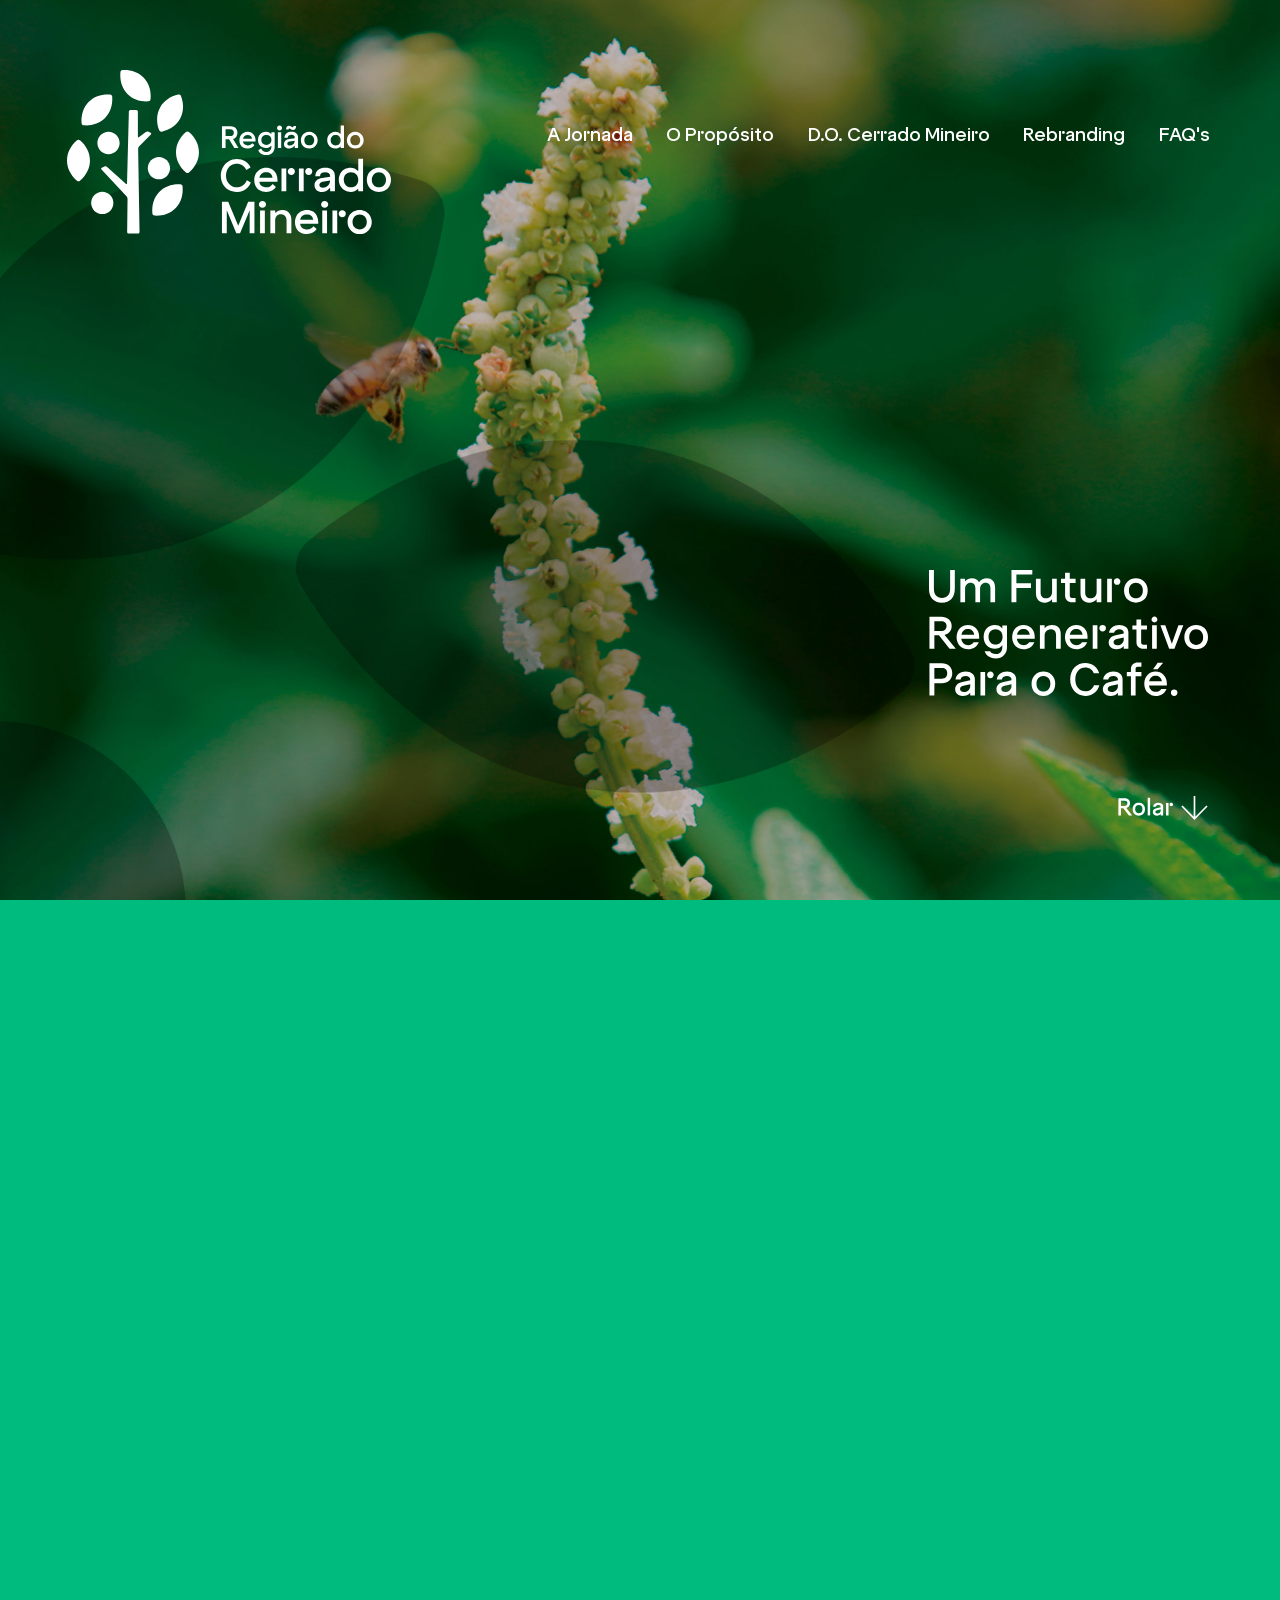
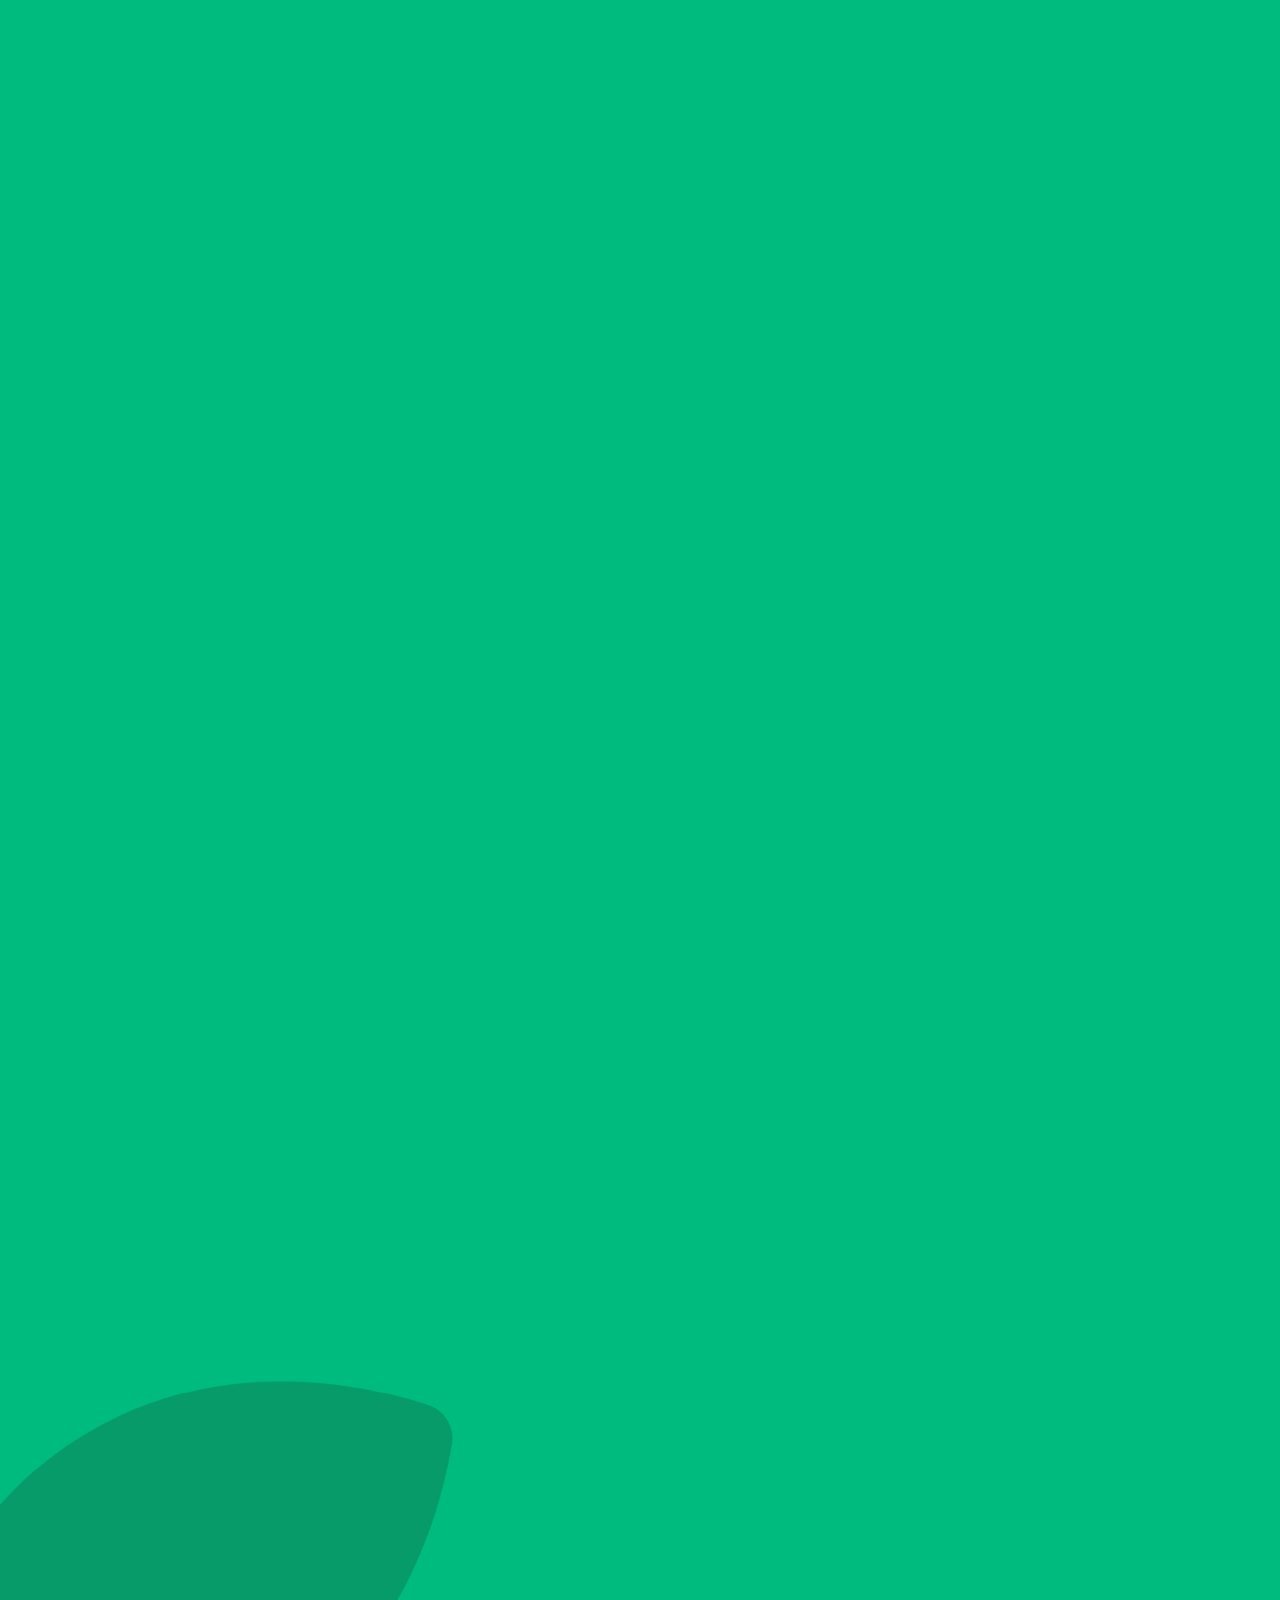
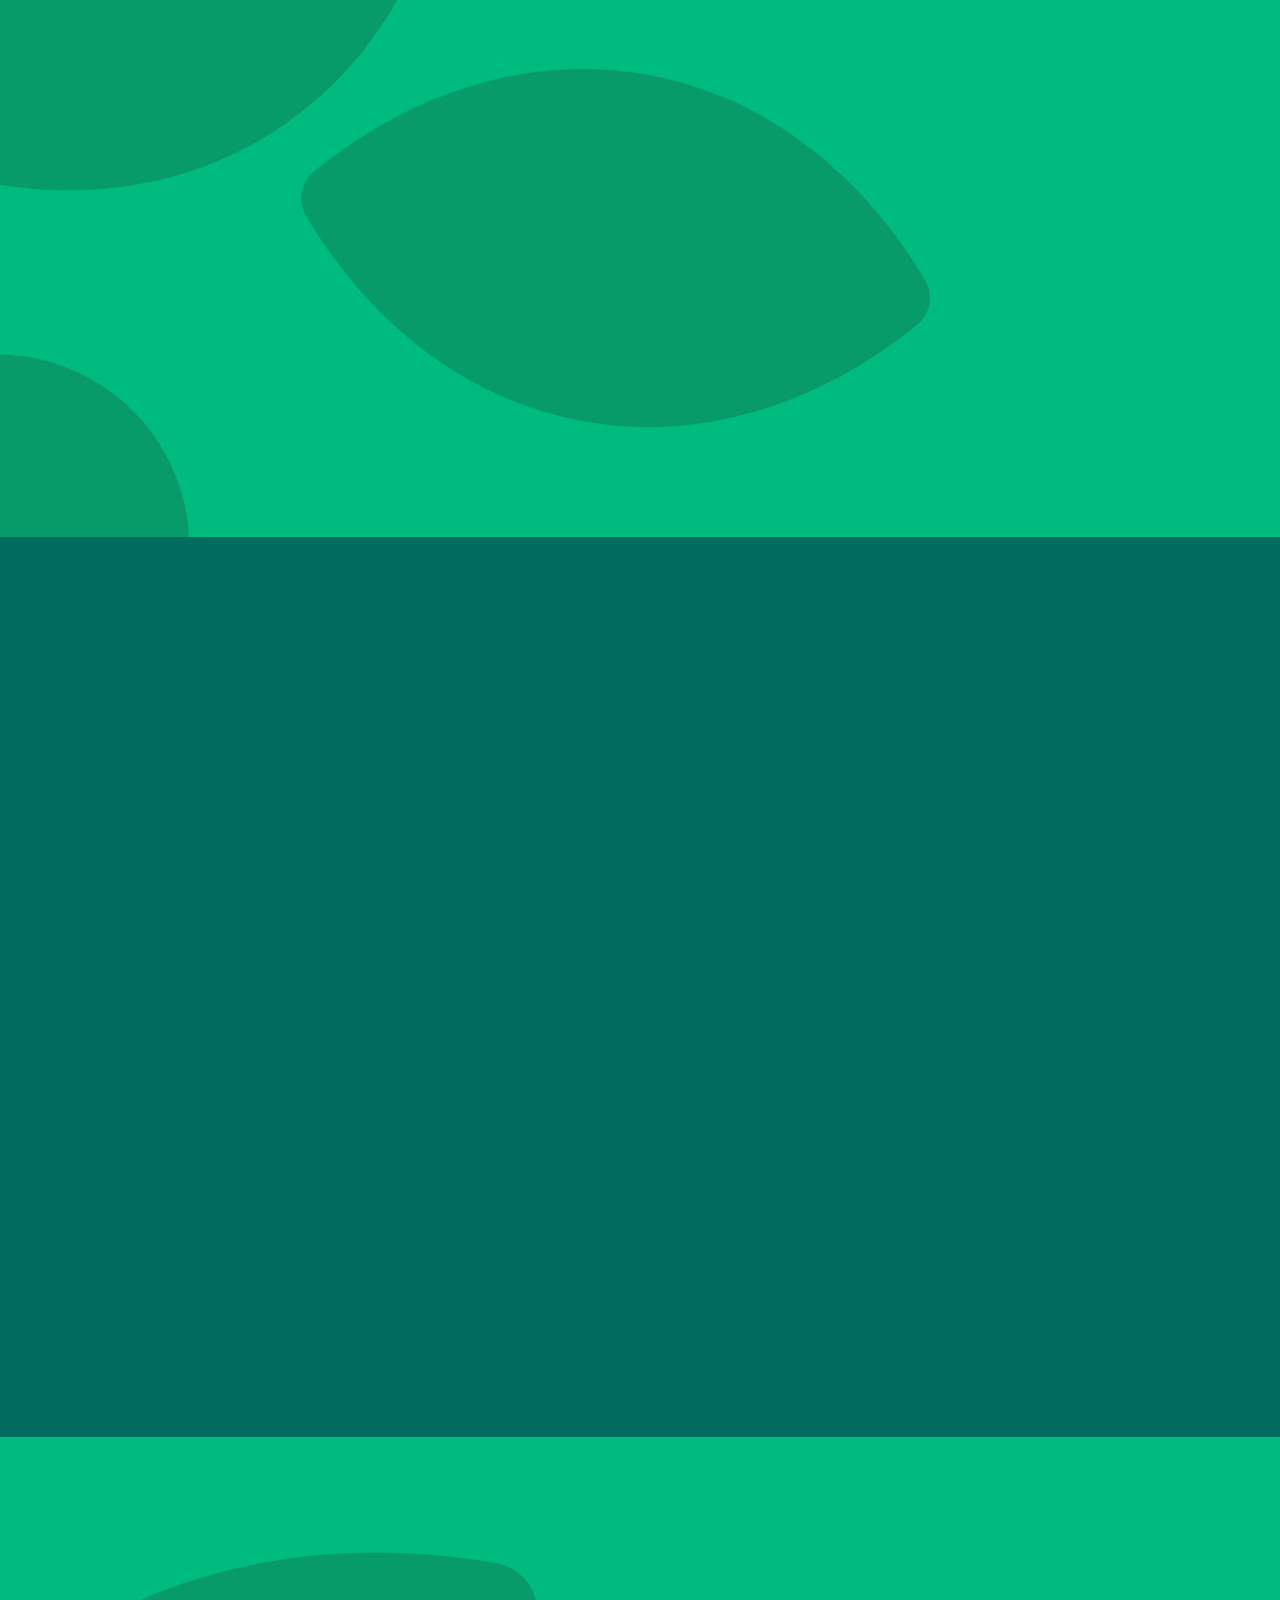
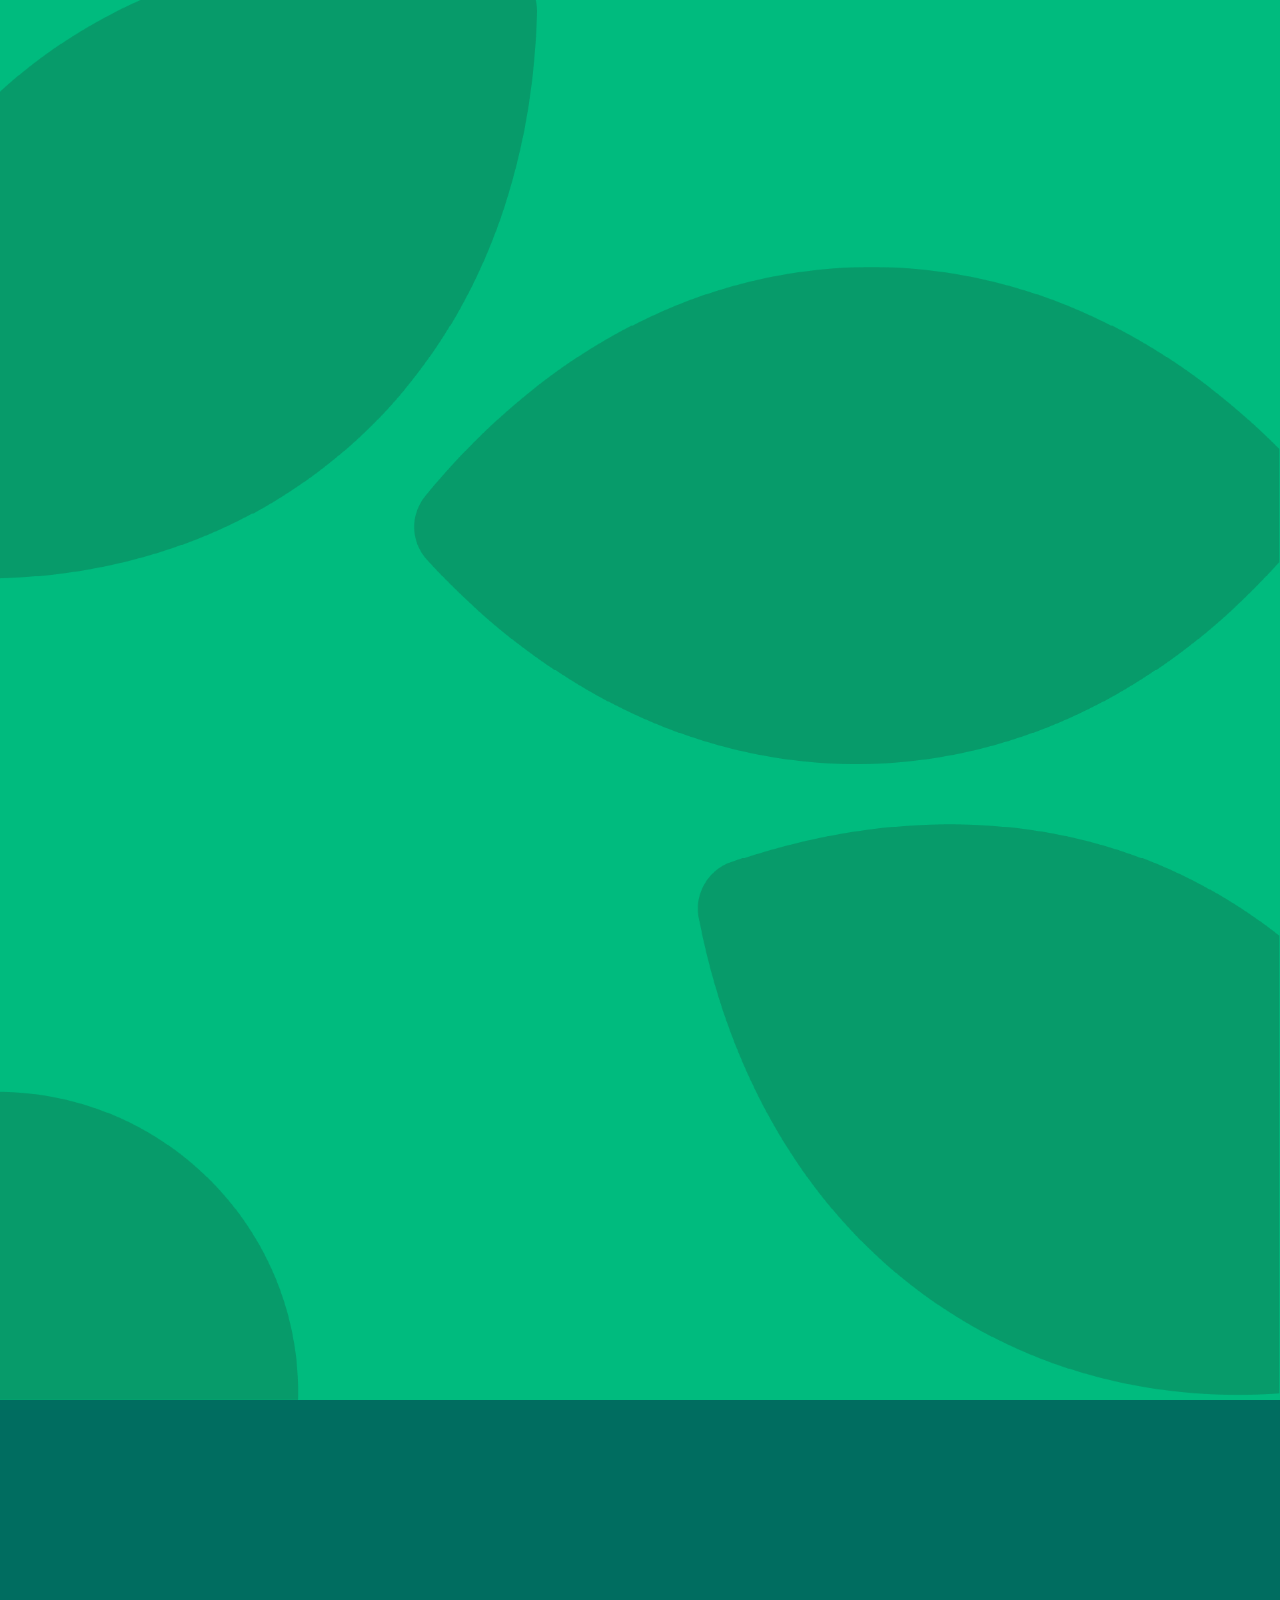
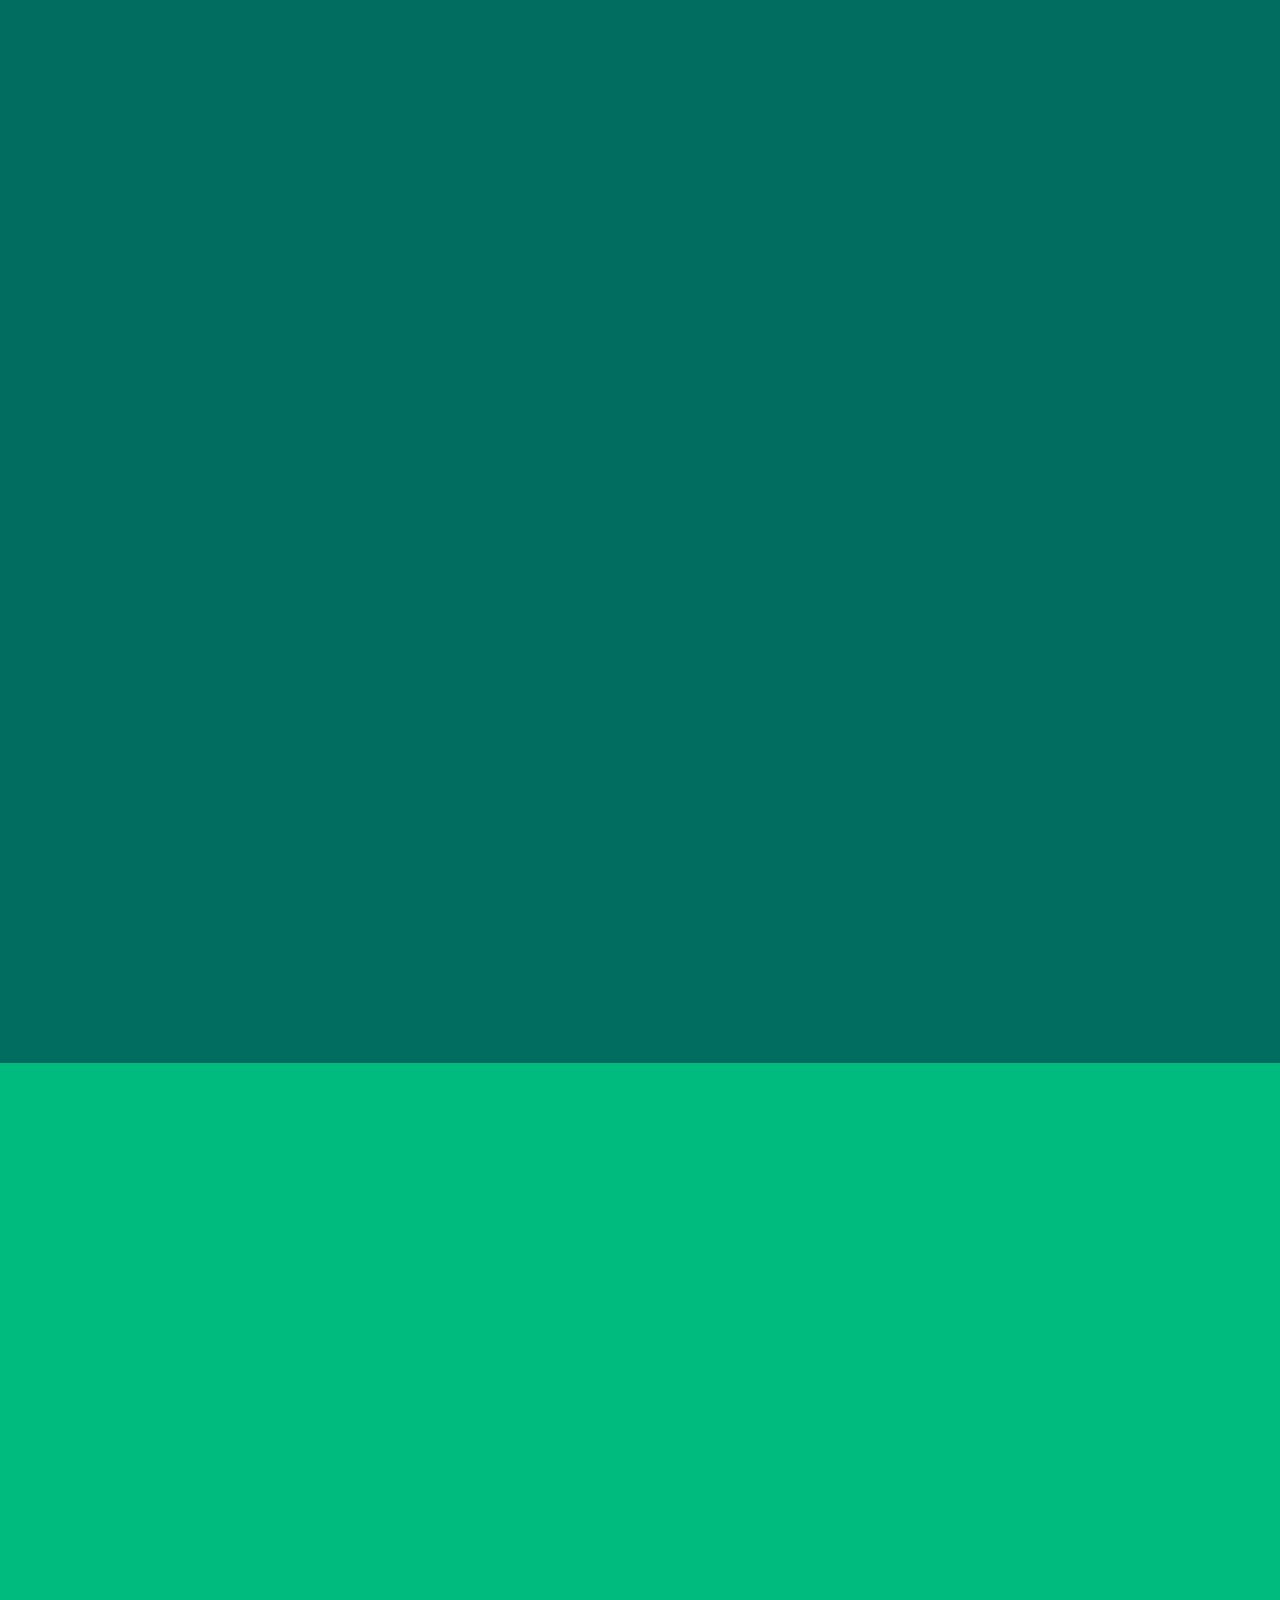
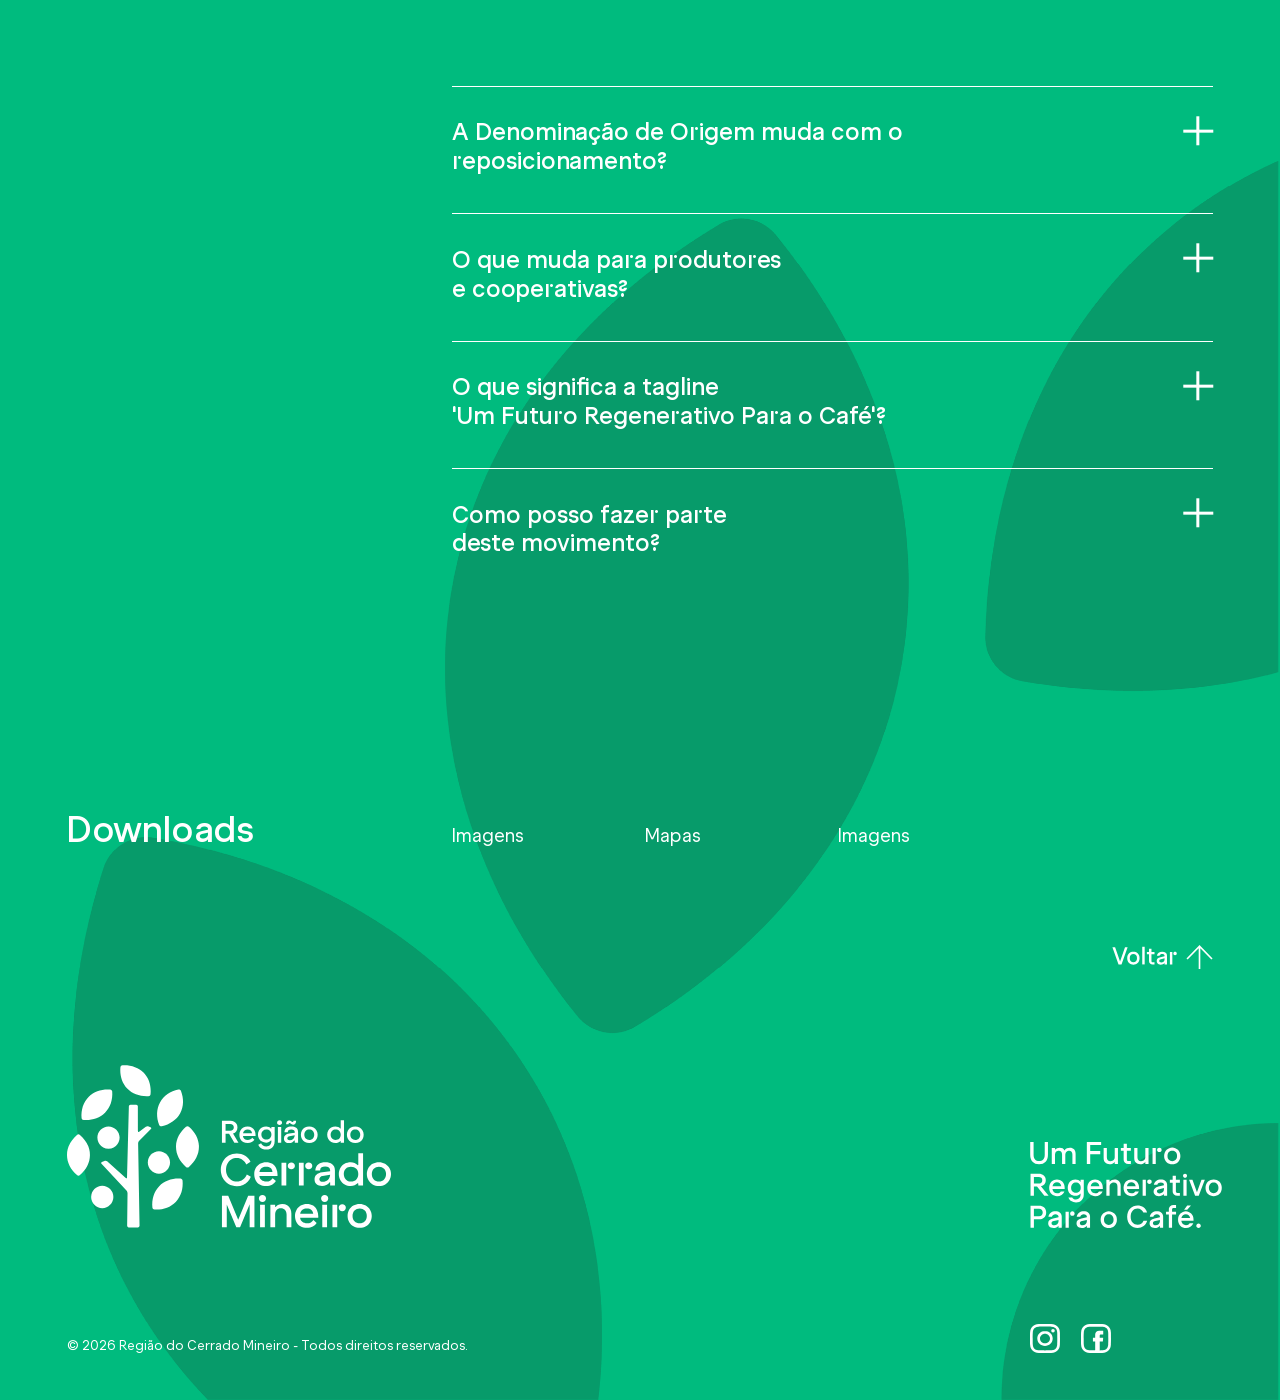
==== commit ee9d8d1d: "fix: corrige carregamento das fontes Raptor Text Premium - Adiciona importação do fontes.css em todo" ====
--- a/landing-video.html
+++ b/landing-video.html
@@ -24,6 +24,7 @@
         integrity="sha384-GLhlTQ8iRABdZLl6O3oVMWSktQOp6b7In1Zl3/Jr59b6EGGoI1aFkw7cmDA6j6gD" crossorigin="anonymous">
     <!-- AOS - Animate On Scroll -->
     <link href="https://unpkg.com/aos@2.3.1/dist/aos.css" rel="stylesheet">
+    <link type="text/css" rel="stylesheet" href="assets/fontes/fontes.css">
     <link type="text/css" rel="stylesheet" href="assets/css/custom.css">
     <link type="text/css" rel="stylesheet" href="assets/css/responsive.css">
 
--- a/assets/fontes/fontes.css
+++ b/assets/fontes/fontes.css
@@ -0,0 +1,26 @@
+@font-face {
+    font-family: 'Raptor Text Premium';
+    src: url('RaptorTextPremium-Medium.woff2') format('woff2'),
+        url('RaptorTextPremium-Medium.woff') format('woff');
+    font-weight: 500;
+    font-style: normal;
+    font-display: swap;
+}
+
+@font-face {
+    font-family: 'Raptor Text Premium';
+    src: url('RaptorTextPremium-Regular.woff2') format('woff2'),
+        url('RaptorTextPremium-Regular.woff') format('woff');
+    font-weight: 400;
+    font-style: normal;
+    font-display: swap;
+}
+
+@font-face {
+    font-family: 'Raptor Text Premium';
+    src: url('RaptorTextPremium-SemiBold.woff2') format('woff2'),
+        url('RaptorTextPremium-SemiBold.woff') format('woff');
+    font-weight: 600;
+    font-style: normal;
+    font-display: swap;
+}
